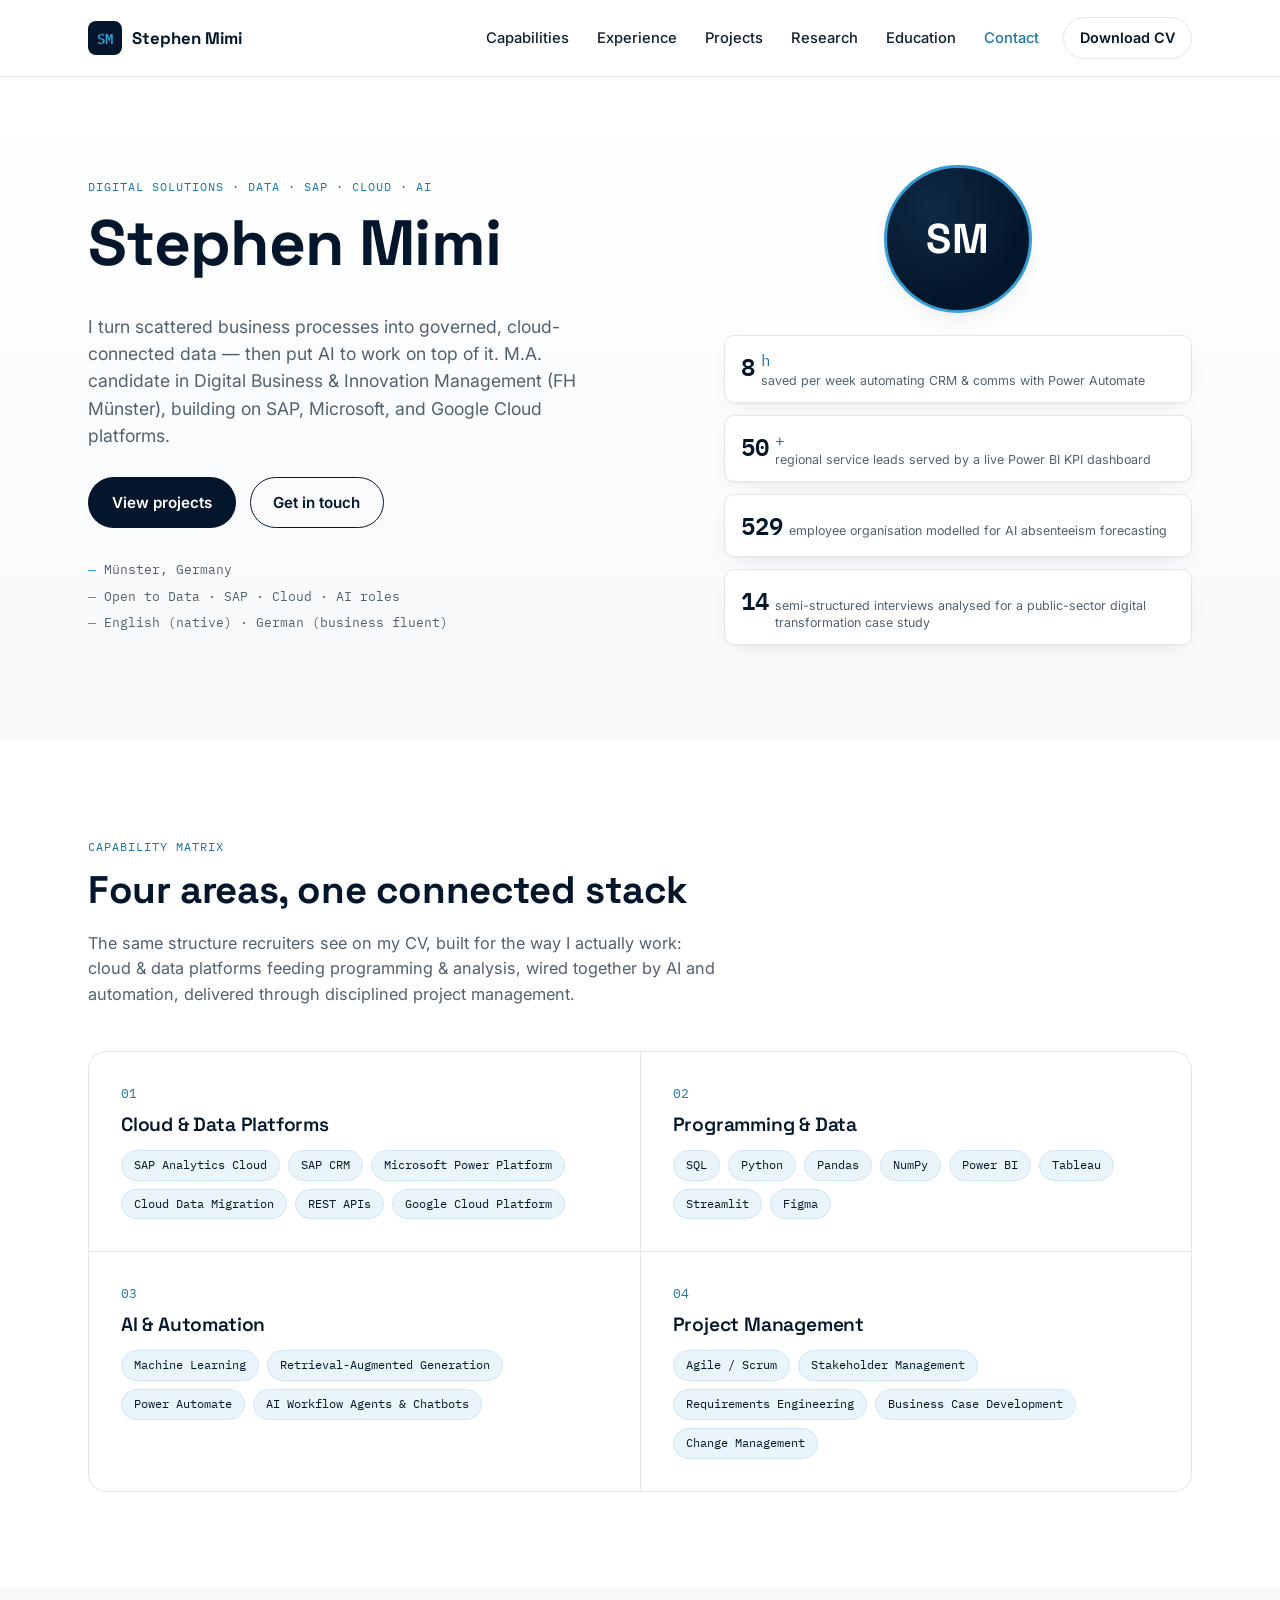
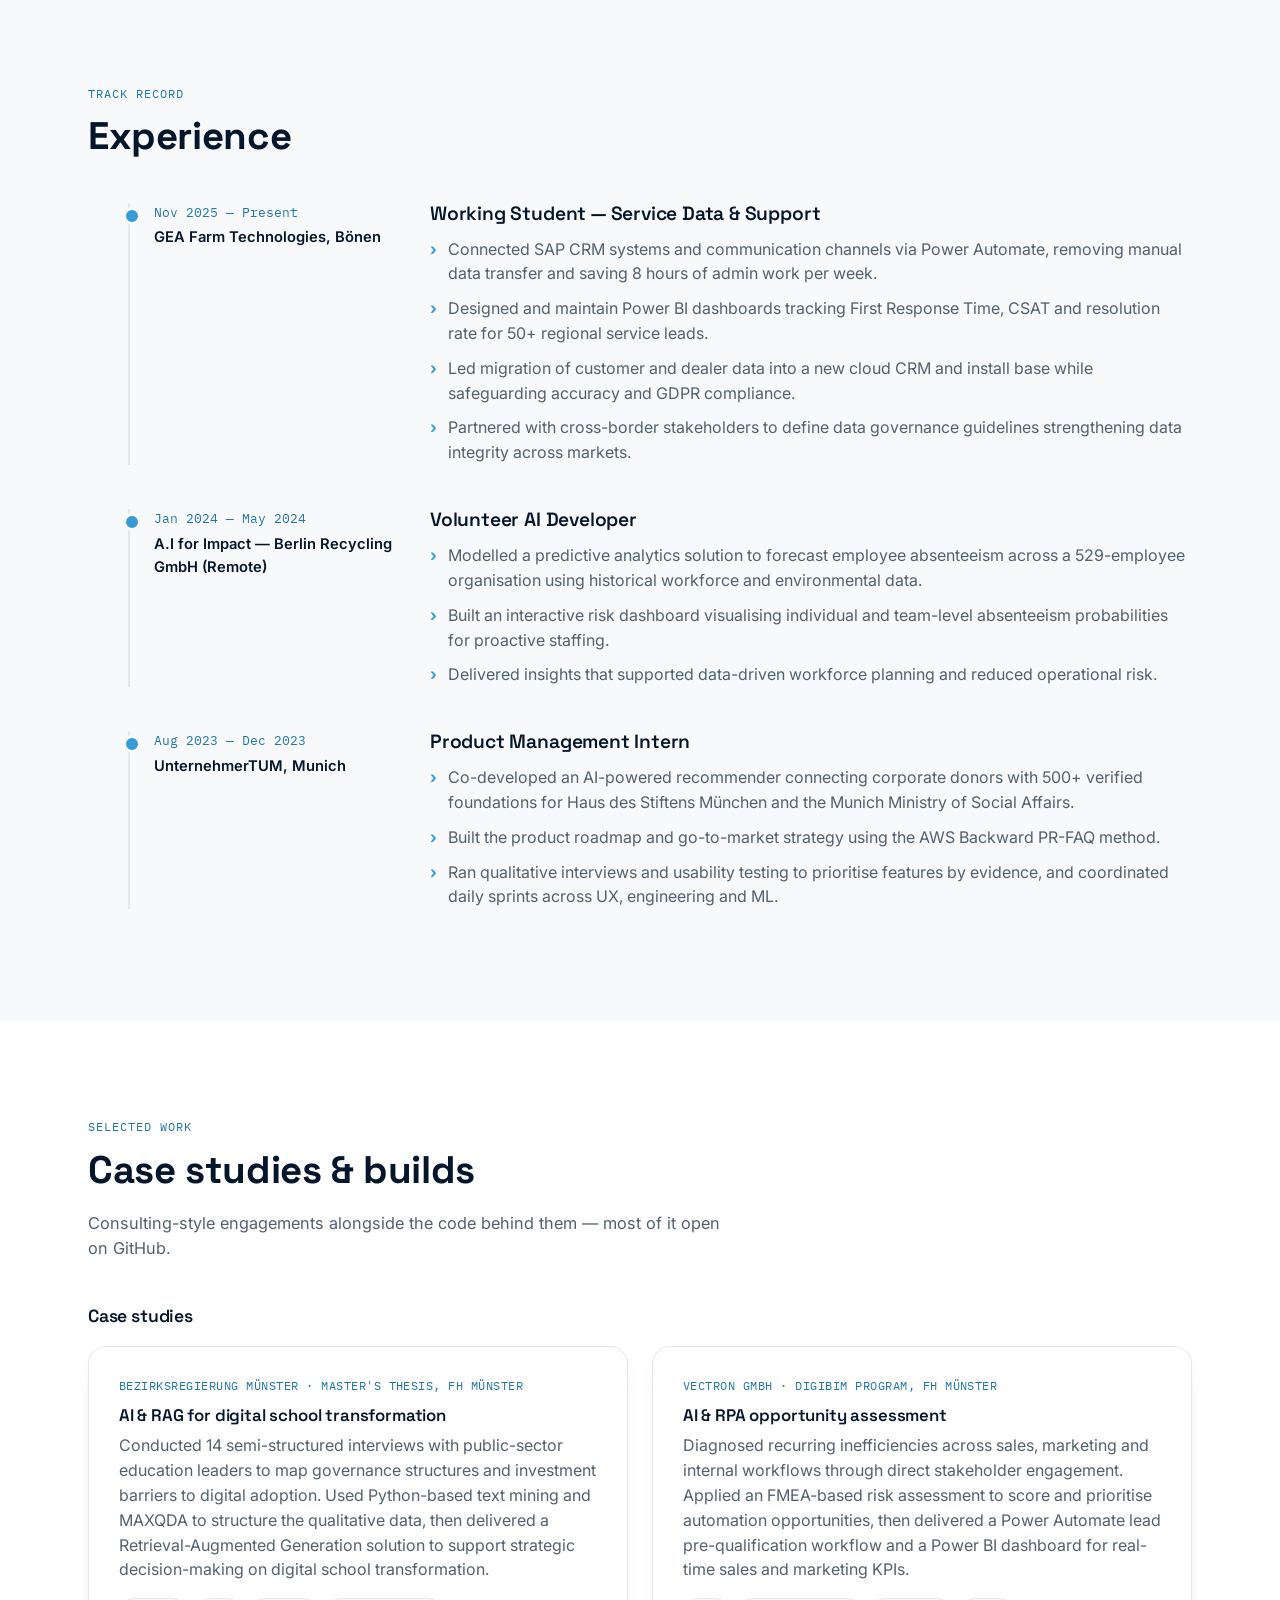
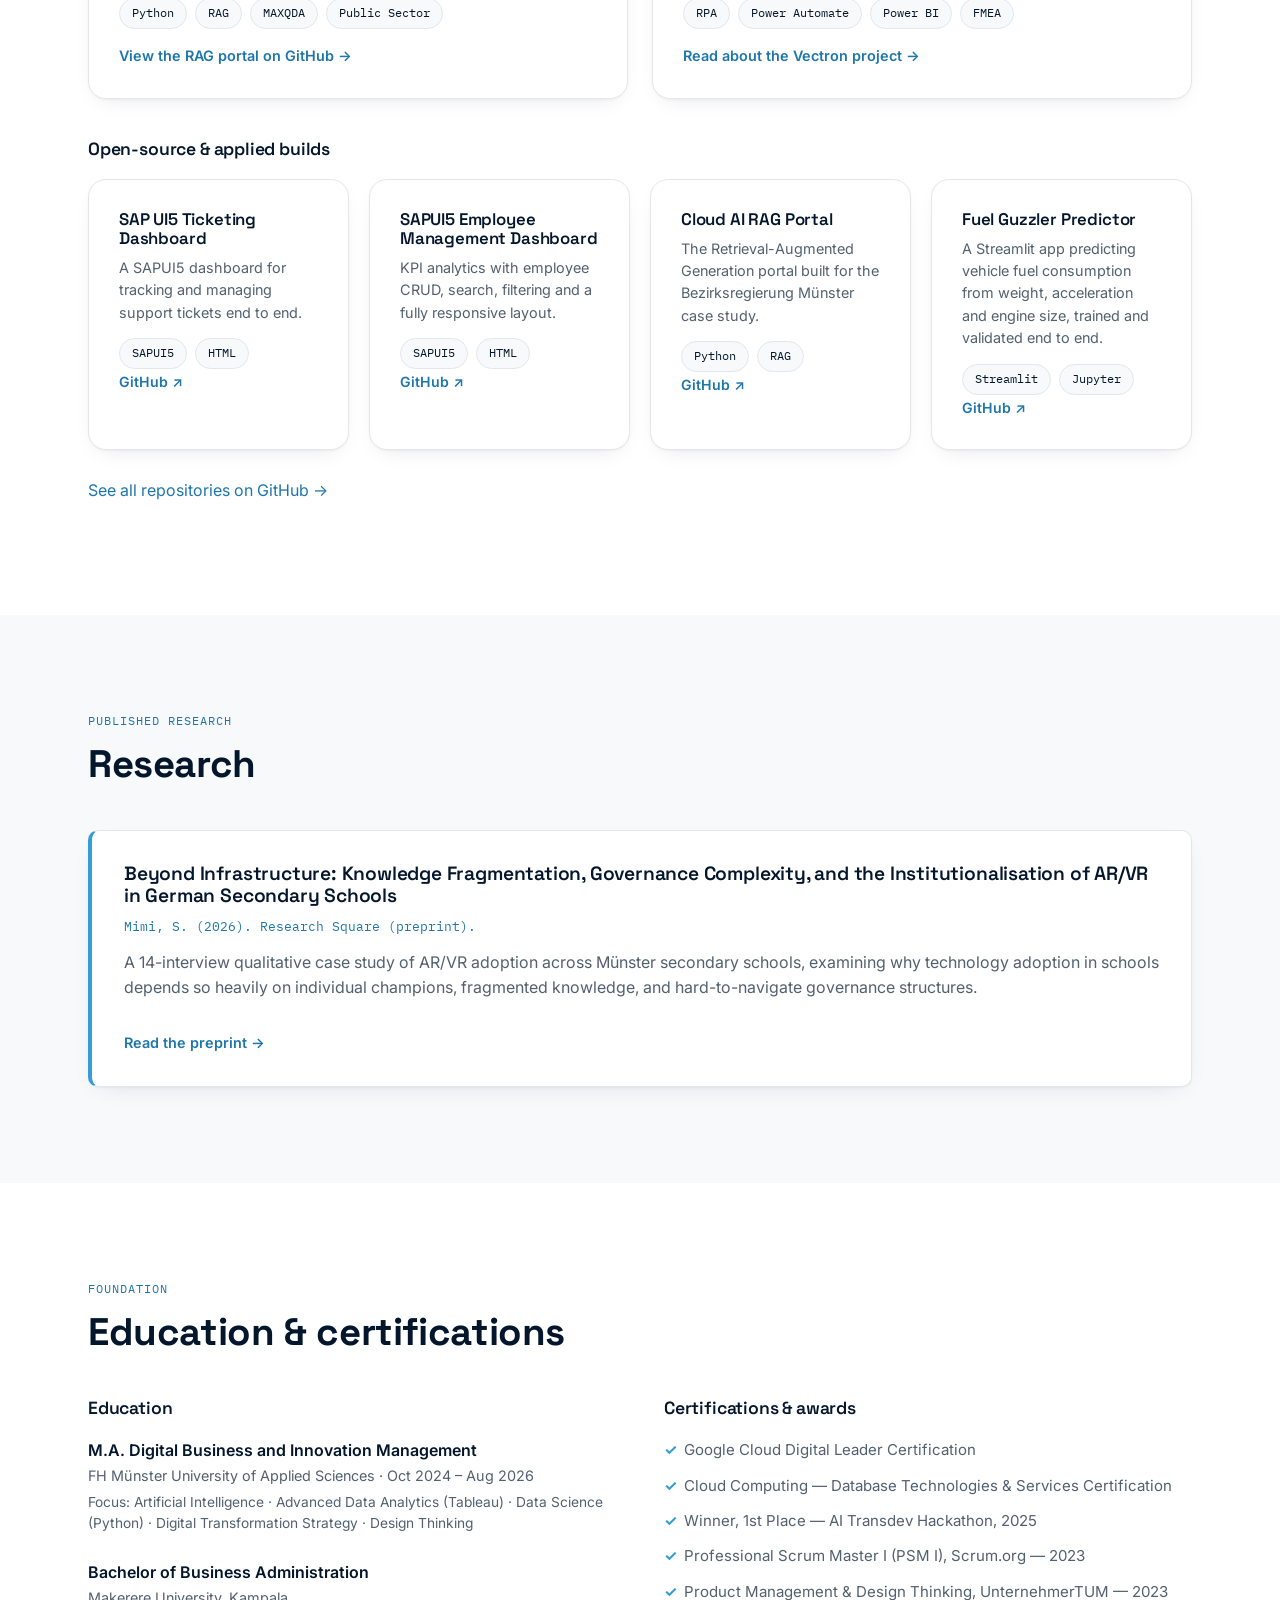
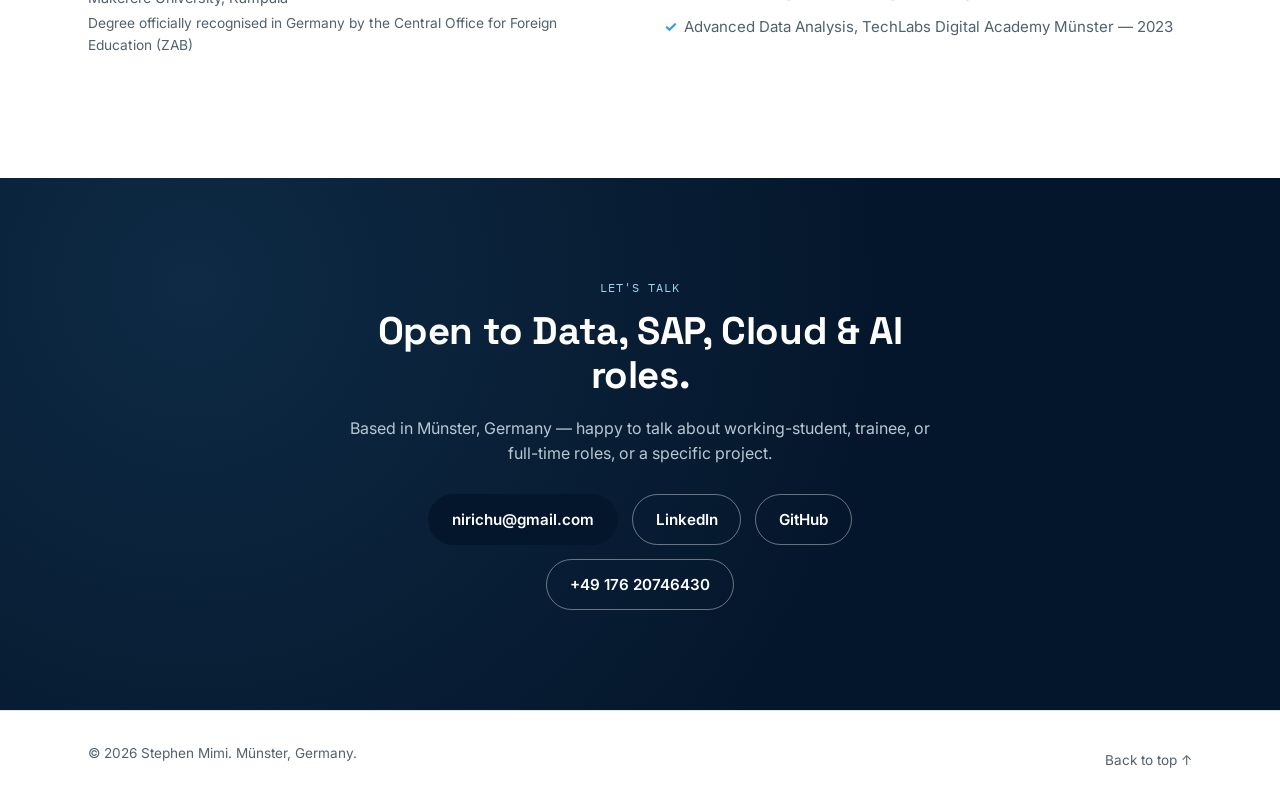
==== index.html @ 6f27f2eb "Add files via upload" ====
<!DOCTYPE html>
<html lang="en">
<head>
<meta charset="UTF-8">
<meta name="viewport" content="width=device-width, initial-scale=1.0">
<title>Stephen Mimi — Data, SAP, Cloud &amp; AI Solutions | Münster, Germany</title>
<meta name="description" content="Portfolio of Stephen Mimi — digital solutions specialist working across SAP, cloud platforms, data analytics and applied AI. M.A. Digital Business and Innovation Management, FH Münster.">
<meta name="author" content="Stephen Mimi">
<meta name="keywords" content="SAP, SAP Analytics Cloud, Cloud, Data Analytics, Power BI, Artificial Intelligence, RAG, Python, Digital Transformation, Münster, Data Analyst, AI Engineer">
<meta name="robots" content="index, follow">
<link rel="canonical" href="https://mimi-dotcom.github.io/">

<!-- Open Graph -->
<meta property="og:type" content="profile">
<meta property="og:title" content="Stephen Mimi — Data, SAP, Cloud &amp; AI Solutions">
<meta property="og:description" content="Digital solutions specialist working across SAP, cloud platforms, data analytics and applied AI. M.A. Digital Business and Innovation Management, FH Münster.">
<meta property="og:url" content="https://mimi-dotcom.github.io/">
<meta property="og:site_name" content="Stephen Mimi">
<meta property="og:locale" content="en_US">

<!-- Twitter -->
<meta name="twitter:card" content="summary">
<meta name="twitter:title" content="Stephen Mimi — Data, SAP, Cloud &amp; AI Solutions">
<meta name="twitter:description" content="Digital solutions specialist working across SAP, cloud platforms, data analytics and applied AI.">

<link rel="icon" type="image/svg+xml" href="data:image/svg+xml,%3Csvg xmlns='http://www.w3.org/2000/svg' viewBox='0 0 64 64'%3E%3Crect width='64' height='64' rx='14' fill='%2304162B'/%3E%3Ctext x='32' y='42' font-family='Arial,sans-serif' font-weight='700' font-size='26' fill='%23359CD5' text-anchor='middle'%3ESM%3C/text%3E%3C/svg%3E">

<link rel="preconnect" href="https://fonts.googleapis.com">
<link rel="preconnect" href="https://fonts.gstatic.com" crossorigin>
<link href="https://fonts.googleapis.com/css2?family=Space+Grotesk:wght@500;600;700&family=Inter:wght@400;500;600;700&family=IBM+Plex+Mono:wght@400;500&display=swap" rel="stylesheet">

<link rel="stylesheet" href="styles.css">

<script type="application/ld+json">
{
  "@context": "https://schema.org",
  "@type": "Person",
  "name": "Stephen Mimi",
  "jobTitle": "Digital Solutions &amp; AI Specialist",
  "url": "https://mimi-dotcom.github.io/",
  "email": "mailto:nirichu@gmail.com",
  "sameAs": [
    "https://linkedin.com/in/stephenmimi",
    "https://github.com/mimi-dotcom"
  ],
  "alumniOf": [
    { "@type": "CollegeOrUniversity", "name": "FH Münster University of Applied Sciences" },
    { "@type": "CollegeOrUniversity", "name": "Makerere University" }
  ],
  "address": {
    "@type": "PostalAddress",
    "addressLocality": "Münster",
    "addressCountry": "DE"
  },
  "knowsAbout": ["SAP Analytics Cloud", "SAP CRM", "Cloud Data Platforms", "Artificial Intelligence", "Retrieval-Augmented Generation", "Power BI", "Python", "Data Analytics", "Digital Transformation"]
}
</script>
</head>
<body>

<a class="skip-link" href="#main">Skip to content</a>

<header class="site-header" id="site-header">
  <div class="wrap header-inner">
    <a href="#home" class="brand" aria-label="Stephen Mimi — home">
      <span class="brand-mark" aria-hidden="true">SM</span>
      <span class="brand-name">Stephen&nbsp;Mimi</span>
    </a>

    <nav class="primary-nav" id="primary-nav" aria-label="Primary">
      <a href="#capabilities">Capabilities</a>
      <a href="#experience">Experience</a>
      <a href="#projects">Projects</a>
      <a href="#research">Research</a>
      <a href="#education">Education</a>
      <a href="#contact">Contact</a>
    </nav>

    <div class="header-actions">
      <a class="btn btn-ghost" href="assets/Stephen_Mimi_CV.pdf" download>Download CV</a>
      <button class="nav-toggle" id="nav-toggle" aria-expanded="false" aria-controls="primary-nav" aria-label="Toggle menu">
        <span></span><span></span><span></span>
      </button>
    </div>
  </div>
</header>

<main id="main">

  <!-- HERO -->
  <section id="home" class="hero">
    <div class="wrap hero-grid">
      <div class="hero-copy reveal">
        <p class="eyebrow">Digital Solutions · Data · SAP · Cloud · AI</p>
        <h1>Stephen Mimi</h1>
        <p class="hero-lede">
          I turn scattered business processes into governed, cloud-connected data —
          then put AI to work on top of it. M.A. candidate in Digital Business &amp;
          Innovation Management (FH Münster), building on SAP, Microsoft, and Google
          Cloud platforms.
        </p>
        <div class="hero-actions">
          <a href="#projects" class="btn btn-primary">View projects</a>
          <a href="#contact" class="btn btn-outline">Get in touch</a>
        </div>
        <ul class="hero-meta">
          <li>Münster, Germany</li>
          <li>Open to Data · SAP · Cloud · AI roles</li>
          <li>English (native) · German (business fluent)</li>
        </ul>
      </div>

      <div class="hero-panel reveal" style="--delay:120ms">
        <div class="monogram" aria-hidden="true">
          <span>SM</span>
        </div>
        <div class="stat-stack">
          <div class="stat-chip">
            <span class="stat-num" data-count="8">0</span><span class="stat-unit">h</span>
            <span class="stat-label">saved per week automating CRM &amp; comms with Power Automate</span>
          </div>
          <div class="stat-chip">
            <span class="stat-num" data-count="50">0</span><span class="stat-unit">+</span>
            <span class="stat-label">regional service leads served by a live Power BI KPI dashboard</span>
          </div>
          <div class="stat-chip">
            <span class="stat-num" data-count="529">0</span>
            <span class="stat-label">employee organisation modelled for AI absenteeism forecasting</span>
          </div>
          <div class="stat-chip">
            <span class="stat-num" data-count="14">0</span>
            <span class="stat-label">semi-structured interviews analysed for a public-sector digital transformation case study</span>
          </div>
        </div>
      </div>
    </div>
  </section>

  <!-- CAPABILITIES -->
  <section id="capabilities" class="section">
    <div class="wrap">
      <div class="section-head reveal">
        <p class="eyebrow">Capability matrix</p>
        <h2>Four areas, one connected stack</h2>
        <p class="section-intro">The same structure recruiters see on my CV, built for the way I actually work: cloud &amp; data platforms feeding programming &amp; analysis, wired together by AI and automation, delivered through disciplined project management.</p>
      </div>

      <div class="matrix reveal" style="--delay:80ms">
        <div class="matrix-cell">
          <span class="matrix-index">01</span>
          <h3>Cloud &amp; Data Platforms</h3>
          <ul class="tag-list">
            <li>SAP Analytics Cloud</li><li>SAP CRM</li><li>Microsoft Power Platform</li>
            <li>Cloud Data Migration</li><li>REST APIs</li><li>Google Cloud Platform</li>
          </ul>
        </div>
        <div class="matrix-cell">
          <span class="matrix-index">02</span>
          <h3>Programming &amp; Data</h3>
          <ul class="tag-list">
            <li>SQL</li><li>Python</li><li>Pandas</li><li>NumPy</li>
            <li>Power BI</li><li>Tableau</li><li>Streamlit</li><li>Figma</li>
          </ul>
        </div>
        <div class="matrix-cell">
          <span class="matrix-index">03</span>
          <h3>AI &amp; Automation</h3>
          <ul class="tag-list">
            <li>Machine Learning</li><li>Retrieval-Augmented Generation</li>
            <li>Power Automate</li><li>AI Workflow Agents &amp; Chatbots</li>
          </ul>
        </div>
        <div class="matrix-cell">
          <span class="matrix-index">04</span>
          <h3>Project Management</h3>
          <ul class="tag-list">
            <li>Agile / Scrum</li><li>Stakeholder Management</li>
            <li>Requirements Engineering</li><li>Business Case Development</li><li>Change Management</li>
          </ul>
        </div>
      </div>
    </div>
  </section>

  <!-- EXPERIENCE -->
  <section id="experience" class="section section-alt">
    <div class="wrap">
      <div class="section-head reveal">
        <p class="eyebrow">Track record</p>
        <h2>Experience</h2>
      </div>

      <ol class="timeline reveal" style="--delay:80ms">
        <li class="timeline-item">
          <div class="timeline-when">
            <span class="timeline-date">Nov 2025 — Present</span>
            <span class="timeline-org">GEA Farm Technologies, Bönen</span>
          </div>
          <div class="timeline-body">
            <h3>Working Student — Service Data &amp; Support</h3>
            <ul>
              <li>Connected SAP CRM systems and communication channels via Power Automate, removing manual data transfer and saving 8 hours of admin work per week.</li>
              <li>Designed and maintain Power BI dashboards tracking First Response Time, CSAT and resolution rate for 50+ regional service leads.</li>
              <li>Led migration of customer and dealer data into a new cloud CRM and install base while safeguarding accuracy and GDPR compliance.</li>
              <li>Partnered with cross-border stakeholders to define data governance guidelines strengthening data integrity across markets.</li>
            </ul>
          </div>
        </li>

        <li class="timeline-item">
          <div class="timeline-when">
            <span class="timeline-date">Jan 2024 — May 2024</span>
            <span class="timeline-org">A.I for Impact — Berlin Recycling GmbH (Remote)</span>
          </div>
          <div class="timeline-body">
            <h3>Volunteer AI Developer</h3>
            <ul>
              <li>Modelled a predictive analytics solution to forecast employee absenteeism across a 529-employee organisation using historical workforce and environmental data.</li>
              <li>Built an interactive risk dashboard visualising individual and team-level absenteeism probabilities for proactive staffing.</li>
              <li>Delivered insights that supported data-driven workforce planning and reduced operational risk.</li>
            </ul>
          </div>
        </li>

        <li class="timeline-item">
          <div class="timeline-when">
            <span class="timeline-date">Aug 2023 — Dec 2023</span>
            <span class="timeline-org">UnternehmerTUM, Munich</span>
          </div>
          <div class="timeline-body">
            <h3>Product Management Intern</h3>
            <ul>
              <li>Co-developed an AI-powered recommender connecting corporate donors with 500+ verified foundations for Haus des Stiftens München and the Munich Ministry of Social Affairs.</li>
              <li>Built the product roadmap and go-to-market strategy using the AWS Backward PR-FAQ method.</li>
              <li>Ran qualitative interviews and usability testing to prioritise features by evidence, and coordinated daily sprints across UX, engineering and ML.</li>
            </ul>
          </div>
        </li>
      </ol>
    </div>
  </section>

  <!-- PROJECTS -->
  <section id="projects" class="section">
    <div class="wrap">
      <div class="section-head reveal">
        <p class="eyebrow">Selected work</p>
        <h2>Case studies &amp; builds</h2>
        <p class="section-intro">Consulting-style engagements alongside the code behind them — most of it open on GitHub.</p>
      </div>

      <h3 class="subhead reveal">Case studies</h3>
      <div class="case-grid reveal" style="--delay:80ms">
        <article class="case-card">
          <p class="case-client">Bezirksregierung Münster · Master's Thesis, FH Münster</p>
          <h4>AI &amp; RAG for digital school transformation</h4>
          <p>Conducted 14 semi-structured interviews with public-sector education leaders to map governance structures and investment barriers to digital adoption. Used Python-based text mining and MAXQDA to structure the qualitative data, then delivered a Retrieval-Augmented Generation solution to support strategic decision-making on digital school transformation.</p>
          <ul class="tag-list tag-list-inline">
            <li>Python</li><li>RAG</li><li>MAXQDA</li><li>Public Sector</li>
          </ul>
          <a class="case-link" href="https://github.com/mimi-dotcom/Cloud-_AI_-R.A.G_-Portal" target="_blank" rel="noopener">View the RAG portal on GitHub →</a>
        </article>

        <article class="case-card">
          <p class="case-client">Vectron GmbH · DigiBIM Program, FH Münster</p>
          <h4>AI &amp; RPA opportunity assessment</h4>
          <p>Diagnosed recurring inefficiencies across sales, marketing and internal workflows through direct stakeholder engagement. Applied an FMEA-based risk assessment to score and prioritise automation opportunities, then delivered a Power Automate lead pre-qualification workflow and a Power BI dashboard for real-time sales and marketing KPIs.</p>
          <ul class="tag-list tag-list-inline">
            <li>RPA</li><li>Power Automate</li><li>Power BI</li><li>FMEA</li>
          </ul>
          <a class="case-link" href="https://www.fh-muenster.de/de/ipd/aktuelles/news/praxisprojekt-mit-vectron" target="_blank" rel="noopener">Read about the Vectron project →</a>
        </article>
      </div>

      <h3 class="subhead reveal">Open-source &amp; applied builds</h3>
      <div class="project-grid reveal" style="--delay:80ms">
        <article class="project-card">
          <h4>SAP UI5 Ticketing Dashboard</h4>
          <p>A SAPUI5 dashboard for tracking and managing support tickets end to end.</p>
          <ul class="tag-list tag-list-inline"><li>SAPUI5</li><li>HTML</li></ul>
          <a href="https://github.com/mimi-dotcom/SAP-UI5-Ticketing-Dashboard" target="_blank" rel="noopener">GitHub ↗</a>
        </article>

        <article class="project-card">
          <h4>SAPUI5 Employee Management Dashboard</h4>
          <p>KPI analytics with employee CRUD, search, filtering and a fully responsive layout.</p>
          <ul class="tag-list tag-list-inline"><li>SAPUI5</li><li>HTML</li></ul>
          <a href="https://github.com/mimi-dotcom/sapui5-employee-management-dashboard" target="_blank" rel="noopener">GitHub ↗</a>
        </article>

        <article class="project-card">
          <h4>Cloud AI RAG Portal</h4>
          <p>The Retrieval-Augmented Generation portal built for the Bezirksregierung Münster case study.</p>
          <ul class="tag-list tag-list-inline"><li>Python</li><li>RAG</li></ul>
          <a href="https://github.com/mimi-dotcom/Cloud-_AI_-R.A.G_-Portal" target="_blank" rel="noopener">GitHub ↗</a>
        </article>

        <article class="project-card">
          <h4>Fuel Guzzler Predictor</h4>
          <p>A Streamlit app predicting vehicle fuel consumption from weight, acceleration and engine size, trained and validated end to end.</p>
          <ul class="tag-list tag-list-inline"><li>Streamlit</li><li>Jupyter</li></ul>
          <a href="https://github.com/mimi-dotcom/Fuel-Guzzler-Predictor-App" target="_blank" rel="noopener">GitHub ↗</a>
        </article>
      </div>

      <p class="more-repos reveal"><a href="https://github.com/mimi-dotcom" target="_blank" rel="noopener">See all repositories on GitHub →</a></p>
    </div>
  </section>

  <!-- RESEARCH -->
  <section id="research" class="section section-alt">
    <div class="wrap">
      <div class="section-head reveal">
        <p class="eyebrow">Published research</p>
        <h2>Research</h2>
      </div>
      <article class="research-card reveal" style="--delay:80ms">
        <h3>Beyond Infrastructure: Knowledge Fragmentation, Governance Complexity, and the Institutionalisation of AR/VR in German Secondary Schools</h3>
        <p class="research-meta">Mimi, S. (2026). Research Square (preprint).</p>
        <p>A 14-interview qualitative case study of AR/VR adoption across Münster secondary schools, examining why technology adoption in schools depends so heavily on individual champions, fragmented knowledge, and hard-to-navigate governance structures.</p>
        <a class="case-link" href="https://researchsquare.com/article/rs-10190331/latest" target="_blank" rel="noopener">Read the preprint →</a>
      </article>
    </div>
  </section>

  <!-- EDUCATION -->
  <section id="education" class="section">
    <div class="wrap">
      <div class="section-head reveal">
        <p class="eyebrow">Foundation</p>
        <h2>Education &amp; certifications</h2>
      </div>

      <div class="edu-grid reveal" style="--delay:80ms">
        <div class="edu-col">
          <h3 class="subhead">Education</h3>
          <div class="edu-item">
            <p class="edu-degree">M.A. Digital Business and Innovation Management</p>
            <p class="edu-school">FH Münster University of Applied Sciences · Oct 2024 – Aug 2026</p>
            <p class="edu-detail">Focus: Artificial Intelligence · Advanced Data Analytics (Tableau) · Data Science (Python) · Digital Transformation Strategy · Design Thinking</p>
          </div>
          <div class="edu-item">
            <p class="edu-degree">Bachelor of Business Administration</p>
            <p class="edu-school">Makerere University, Kampala</p>
            <p class="edu-detail">Degree officially recognised in Germany by the Central Office for Foreign Education (ZAB)</p>
          </div>
        </div>

        <div class="edu-col">
          <h3 class="subhead">Certifications &amp; awards</h3>
          <ul class="cert-list">
            <li>Google Cloud Digital Leader Certification</li>
            <li>Cloud Computing — Database Technologies &amp; Services Certification</li>
            <li>Winner, 1st Place — AI Transdev Hackathon, 2025</li>
            <li>Professional Scrum Master I (PSM I), Scrum.org — 2023</li>
            <li>Product Management &amp; Design Thinking, UnternehmerTUM — 2023</li>
            <li>Advanced Data Analysis, TechLabs Digital Academy Münster — 2023</li>
          </ul>
        </div>
      </div>
    </div>
  </section>

  <!-- CONTACT -->
  <section id="contact" class="contact-band">
    <div class="wrap contact-inner reveal">
      <p class="eyebrow eyebrow-light">Let's talk</p>
      <h2>Open to Data, SAP, Cloud &amp; AI roles.</h2>
      <p class="contact-lede">Based in Münster, Germany — happy to talk about working-student, trainee, or full-time roles, or a specific project.</p>
      <div class="contact-actions">
        <a class="btn btn-primary" href="mailto:nirichu@gmail.com">nirichu@gmail.com</a>
        <a class="btn btn-outline btn-outline-light" href="https://linkedin.com/in/stephenmimi" target="_blank" rel="noopener">LinkedIn</a>
        <a class="btn btn-outline btn-outline-light" href="https://github.com/mimi-dotcom" target="_blank" rel="noopener">GitHub</a>
        <a class="btn btn-outline btn-outline-light" href="tel:+4917620746430">+49 176 20746430</a>
      </div>
    </div>
  </section>

</main>

<footer class="site-footer">
  <div class="wrap footer-inner">
    <p>© <span id="year"></span> Stephen Mimi. Münster, Germany.</p>
    <a href="#home">Back to top ↑</a>
  </div>
</footer>

<script src="script.js"></script>
</body>
</html>
---- styles.css ----
/* ==========================================================================
   Stephen Mimi — Portfolio
   Design tokens: Navy #04162B · Accent Blue #359CD5 · Gray #DCDCDC · White
   ========================================================================== */

:root {
  /* Color */
  --navy: #04162B;
  --navy-ink: #071E33;
  --navy-soft: #0E2A44;
  --blue-accent: #359CD5;   /* large elements: buttons, headings, backgrounds */
  --blue-text: #1E76AA;     /* AA-safe for small text/links on white */
  --blue-tint: #EAF4FB;
  --gray: #DCDCDC;
  --gray-line: #E4E7EA;
  --off-white: #F7F9FB;
  --white: #FFFFFF;
  --ink: #12202E;
  --ink-muted: #52616F;

  /* Type */
  --font-display: 'Space Grotesk', 'Segoe UI', sans-serif;
  --font-body: 'Inter', 'Segoe UI', sans-serif;
  --font-mono: 'IBM Plex Mono', 'SFMono-Regular', monospace;

  /* Layout */
  --wrap: 1160px;
  --radius: 10px;
  --radius-lg: 18px;
  --shadow-card: 0 1px 2px rgba(4,22,43,0.04), 0 8px 24px -12px rgba(4,22,43,0.14);
  --shadow-hover: 0 4px 8px rgba(4,22,43,0.06), 0 20px 40px -16px rgba(4,22,43,0.22);
  --ease: cubic-bezier(.2,.8,.2,1);
}

* { box-sizing: border-box; }
html { scroll-behavior: smooth; }
@media (prefers-reduced-motion: reduce) {
  html { scroll-behavior: auto; }
  * { animation-duration: 0.01ms !important; animation-iteration-count: 1 !important; transition-duration: 0.01ms !important; scroll-behavior: auto !important; }
}

body {
  margin: 0;
  font-family: var(--font-body);
  color: var(--ink);
  background: var(--white);
  -webkit-font-smoothing: antialiased;
  line-height: 1.55;
}

h1, h2, h3, h4 { font-family: var(--font-display); color: var(--navy); margin: 0 0 0.5em; line-height: 1.15; letter-spacing: -0.01em; }
h1 { font-size: clamp(2.6rem, 5vw, 4.2rem); font-weight: 700; }
h2 { font-size: clamp(1.8rem, 3vw, 2.4rem); font-weight: 700; }
h3 { font-size: 1.2rem; font-weight: 600; }
h4 { font-size: 1.05rem; font-weight: 600; }
p { margin: 0 0 1em; color: var(--ink-muted); }
a { color: var(--blue-text); text-decoration: none; }
a:hover { text-decoration: underline; }
ul { padding: 0; margin: 0; list-style: none; }

.wrap { max-width: var(--wrap); margin: 0 auto; padding: 0 28px; }

.skip-link {
  position: absolute; left: -999px; top: 0; z-index: 1000;
  background: var(--navy); color: var(--white); padding: 12px 18px; border-radius: 0 0 8px 0;
}
.skip-link:focus { left: 0; }

:focus-visible { outline: 2px solid var(--blue-accent); outline-offset: 3px; }

.eyebrow {
  font-family: var(--font-mono);
  font-size: 0.78rem;
  letter-spacing: 0.08em;
  text-transform: uppercase;
  color: var(--blue-text);
  margin: 0 0 0.9em;
}
.eyebrow-light { color: #9FD3F0; }

/* ---- Buttons ---- */
.btn {
  display: inline-flex; align-items: center; justify-content: center;
  padding: 0.85em 1.5em;
  border-radius: 999px;
  font-weight: 600;
  font-size: 0.95rem;
  border: 1.5px solid transparent;
  transition: transform 0.2s var(--ease), box-shadow 0.2s var(--ease), background 0.2s var(--ease), color 0.2s var(--ease);
  text-decoration: none;
  cursor: pointer;
}
.btn:hover { text-decoration: none; transform: translateY(-1px); }
.btn-primary { background: var(--navy); color: var(--white); }
.btn-primary:hover { background: var(--navy-soft); box-shadow: var(--shadow-hover); }
.btn-outline { background: transparent; color: var(--navy); border-color: var(--navy); }
.btn-outline:hover { background: var(--navy); color: var(--white); }
.btn-outline-light { color: var(--white); border-color: rgba(255,255,255,0.4); }
.btn-outline-light:hover { background: var(--white); color: var(--navy); }
.btn-ghost { color: var(--navy); font-size: 0.9rem; padding: 0.6em 1.1em; border: 1.5px solid var(--gray-line); }
.btn-ghost:hover { border-color: var(--blue-accent); color: var(--blue-text); text-decoration: none; }

/* ---- Header ---- */
.site-header {
  position: sticky; top: 0; z-index: 100;
  background: rgba(255,255,255,0.85);
  backdrop-filter: blur(10px);
  border-bottom: 1px solid var(--gray-line);
}
.header-inner { display: flex; align-items: center; justify-content: space-between; height: 76px; gap: 24px; }
.brand { display: flex; align-items: center; gap: 10px; color: var(--navy); font-family: var(--font-display); font-weight: 700; }
.brand:hover { text-decoration: none; }
.brand-mark {
  display: inline-flex; align-items: center; justify-content: center;
  width: 34px; height: 34px; border-radius: 8px;
  background: var(--navy); color: var(--blue-accent);
  font-family: var(--font-mono); font-size: 0.85rem; font-weight: 600;
}
.brand-name { font-size: 1.05rem; }
.primary-nav { display: flex; gap: 28px; margin-left: auto; }
.primary-nav a { color: var(--ink); font-size: 0.92rem; font-weight: 500; }
.primary-nav a:hover { color: var(--blue-text); text-decoration: none; }
.primary-nav a[aria-current="true"] { color: var(--blue-text); }
.header-actions { display: flex; align-items: center; gap: 14px; }

.nav-toggle {
  display: none; flex-direction: column; justify-content: center; gap: 5px;
  width: 38px; height: 38px; background: none; border: 1px solid var(--gray-line); border-radius: 8px; cursor: pointer;
}
.nav-toggle span { display: block; width: 16px; height: 2px; background: var(--navy); margin: 0 auto; transition: transform .2s var(--ease), opacity .2s var(--ease); }

/* ---- Reveal animation ---- */
.reveal { opacity: 0; transform: translateY(16px); transition: opacity .6s var(--ease), transform .6s var(--ease); transition-delay: var(--delay, 0ms); }
.reveal.is-visible { opacity: 1; transform: translateY(0); }

/* ---- Hero ---- */
.hero { padding: 88px 0 96px; background: linear-gradient(180deg, var(--white) 0%, var(--off-white) 100%); }
.hero-grid { display: grid; grid-template-columns: 1.1fr 0.9fr; gap: 64px; align-items: center; }
.hero-lede { font-size: 1.1rem; max-width: 46ch; }
.hero-actions { display: flex; gap: 14px; margin: 28px 0 32px; flex-wrap: wrap; }
.hero-meta { display: flex; flex-direction: column; gap: 6px; font-family: var(--font-mono); font-size: 0.82rem; color: var(--ink-muted); }
.hero-meta li::before { content: '— '; color: var(--blue-accent); }

.hero-panel { position: relative; display: flex; flex-direction: column; align-items: center; gap: 22px; }
.monogram {
  width: 148px; height: 148px; border-radius: 50%;
  background: radial-gradient(circle at 32% 28%, var(--navy-soft), var(--navy) 65%);
  border: 3px solid var(--blue-accent);
  display: flex; align-items: center; justify-content: center;
  box-shadow: var(--shadow-card);
}
.monogram span { font-family: var(--font-display); font-size: 2.6rem; font-weight: 700; color: var(--white); letter-spacing: 0.02em; }

.stat-stack { width: 100%; display: grid; gap: 12px; }
.stat-chip {
  display: grid; grid-template-columns: auto 1fr; align-items: baseline; column-gap: 6px;
  background: var(--white); border: 1px solid var(--gray-line); border-radius: var(--radius);
  padding: 12px 16px; box-shadow: var(--shadow-card);
}
.stat-num { font-family: var(--font-mono); font-size: 1.5rem; font-weight: 600; color: var(--navy); grid-row: 1 / 3; }
.stat-unit { font-family: var(--font-mono); font-size: 1rem; color: var(--blue-text); align-self: start; }
.stat-label { grid-column: 2; font-size: 0.78rem; color: var(--ink-muted); line-height: 1.35; }

/* ---- Sections ---- */
.section { padding: 96px 0; }
.section-alt { background: var(--off-white); }
.section-head { max-width: 640px; margin-bottom: 44px; }
.section-intro { font-size: 1.02rem; }
.subhead { font-family: var(--font-display); font-size: 1.1rem; color: var(--navy); margin: 40px 0 20px; }
.subhead:first-child { margin-top: 0; }

/* ---- Capability matrix ---- */
.matrix { display: grid; grid-template-columns: 1fr 1fr; gap: 1px; background: var(--gray-line); border: 1px solid var(--gray-line); border-radius: var(--radius-lg); overflow: hidden; }
.matrix-cell { background: var(--white); padding: 32px; transition: background .2s var(--ease); }
.matrix-cell:hover { background: var(--blue-tint); }
.matrix-index { font-family: var(--font-mono); font-size: 0.8rem; color: var(--blue-text); display: block; margin-bottom: 10px; }
.tag-list { display: flex; flex-wrap: wrap; gap: 8px; margin-top: 14px; }
.tag-list li {
  font-family: var(--font-mono); font-size: 0.76rem; color: var(--navy);
  background: var(--blue-tint); border: 1px solid #CFE6F5; border-radius: 999px; padding: 5px 12px;
}
.tag-list-inline { margin-top: 12px; }
.tag-list-inline li { background: var(--off-white); border-color: var(--gray-line); }

/* ---- Timeline ---- */
.timeline { position: relative; display: grid; gap: 44px; }
.timeline-item { display: grid; grid-template-columns: 240px 1fr; gap: 36px; position: relative; padding-left: 24px; border-left: 2px solid var(--gray-line); }
.timeline-item::before { content: ''; position: absolute; left: -7px; top: 4px; width: 12px; height: 12px; border-radius: 50%; background: var(--blue-accent); border: 3px solid var(--off-white); }
.timeline-when { display: flex; flex-direction: column; gap: 4px; }
.timeline-date { font-family: var(--font-mono); font-size: 0.8rem; color: var(--blue-text); }
.timeline-org { font-weight: 600; color: var(--navy); font-size: 0.92rem; }
.timeline-body ul { display: grid; gap: 10px; margin-top: 12px; }
.timeline-body li { position: relative; padding-left: 18px; color: var(--ink-muted); }
.timeline-body li::before { content: '›'; position: absolute; left: 0; color: var(--blue-accent); font-weight: 700; }

/* ---- Cases & Projects ---- */
.case-grid { display: grid; grid-template-columns: 1fr 1fr; gap: 24px; }
.case-card, .project-card {
  background: var(--white); border: 1px solid var(--gray-line); border-radius: var(--radius-lg);
  padding: 30px; box-shadow: var(--shadow-card); transition: transform .25s var(--ease), box-shadow .25s var(--ease);
}
.case-card:hover, .project-card:hover { transform: translateY(-3px); box-shadow: var(--shadow-hover); }
.case-client { font-family: var(--font-mono); font-size: 0.76rem; color: var(--blue-text); text-transform: uppercase; letter-spacing: 0.04em; margin-bottom: 10px; }
.case-link { display: inline-block; margin-top: 16px; font-weight: 600; font-size: 0.9rem; }

.project-grid { display: grid; grid-template-columns: repeat(4, 1fr); gap: 20px; }
.project-card p { font-size: 0.9rem; }
.project-card > a { font-weight: 600; font-size: 0.88rem; }
.more-repos { margin-top: 28px; }

/* ---- Research ---- */
.research-card { background: var(--white); border: 1px solid var(--gray-line); border-left: 4px solid var(--blue-accent); border-radius: var(--radius); padding: 32px; box-shadow: var(--shadow-card); }
.research-meta { font-family: var(--font-mono); font-size: 0.82rem; color: var(--blue-text); }

/* ---- Education ---- */
.edu-grid { display: grid; grid-template-columns: 1fr 1fr; gap: 48px; }
.edu-item { margin-bottom: 26px; }
.edu-degree { font-weight: 600; color: var(--navy); margin-bottom: 2px; }
.edu-school { font-size: 0.9rem; color: var(--ink-muted); margin-bottom: 4px; }
.edu-detail { font-size: 0.86rem; }
.cert-list { display: grid; gap: 12px; }
.cert-list li { position: relative; padding-left: 20px; font-size: 0.94rem; color: var(--ink-muted); }
.cert-list li::before { content: '✓'; position: absolute; left: 0; color: var(--blue-accent); font-weight: 700; }

/* ---- Contact band ---- */
.contact-band { background: radial-gradient(circle at 15% 20%, var(--navy-soft), var(--navy) 60%); padding: 100px 0; text-align: center; }
.contact-inner { max-width: 640px; margin: 0 auto; }
.contact-band h2 { color: var(--white); }
.contact-lede { color: #B9C7D3; }
.contact-actions { display: flex; flex-wrap: wrap; gap: 14px; justify-content: center; margin-top: 28px; }

/* ---- Footer ---- */
.site-footer { padding: 32px 0; border-top: 1px solid var(--gray-line); }
.footer-inner { display: flex; justify-content: space-between; align-items: center; font-size: 0.85rem; color: var(--ink-muted); }
.footer-inner a { color: var(--ink-muted); }

/* ==========================================================================
   Responsive
   ========================================================================== */
@media (max-width: 980px) {
  .hero-grid { grid-template-columns: 1fr; }
  .hero-panel { order: -1; max-width: 420px; margin: 0 auto; }
  .case-grid { grid-template-columns: 1fr; }
  .project-grid { grid-template-columns: 1fr 1fr; }
  .edu-grid { grid-template-columns: 1fr; gap: 8px; }
  .matrix { grid-template-columns: 1fr; }
}

@media (max-width: 760px) {
  .primary-nav {
    position: absolute; top: 76px; left: 0; right: 0;
    background: var(--white); border-bottom: 1px solid var(--gray-line);
    flex-direction: column; padding: 14px 28px 22px; gap: 4px;
    display: none;
  }
  .primary-nav.is-open { display: flex; }
  .primary-nav a { padding: 10px 0; border-bottom: 1px solid var(--gray-line); }
  .nav-toggle { display: flex; }
  .header-actions .btn-ghost { display: none; }
  .timeline-item { grid-template-columns: 1fr; }
  .project-grid { grid-template-columns: 1fr; }
  .section { padding: 64px 0; }
  .hero { padding: 56px 0 64px; }
}
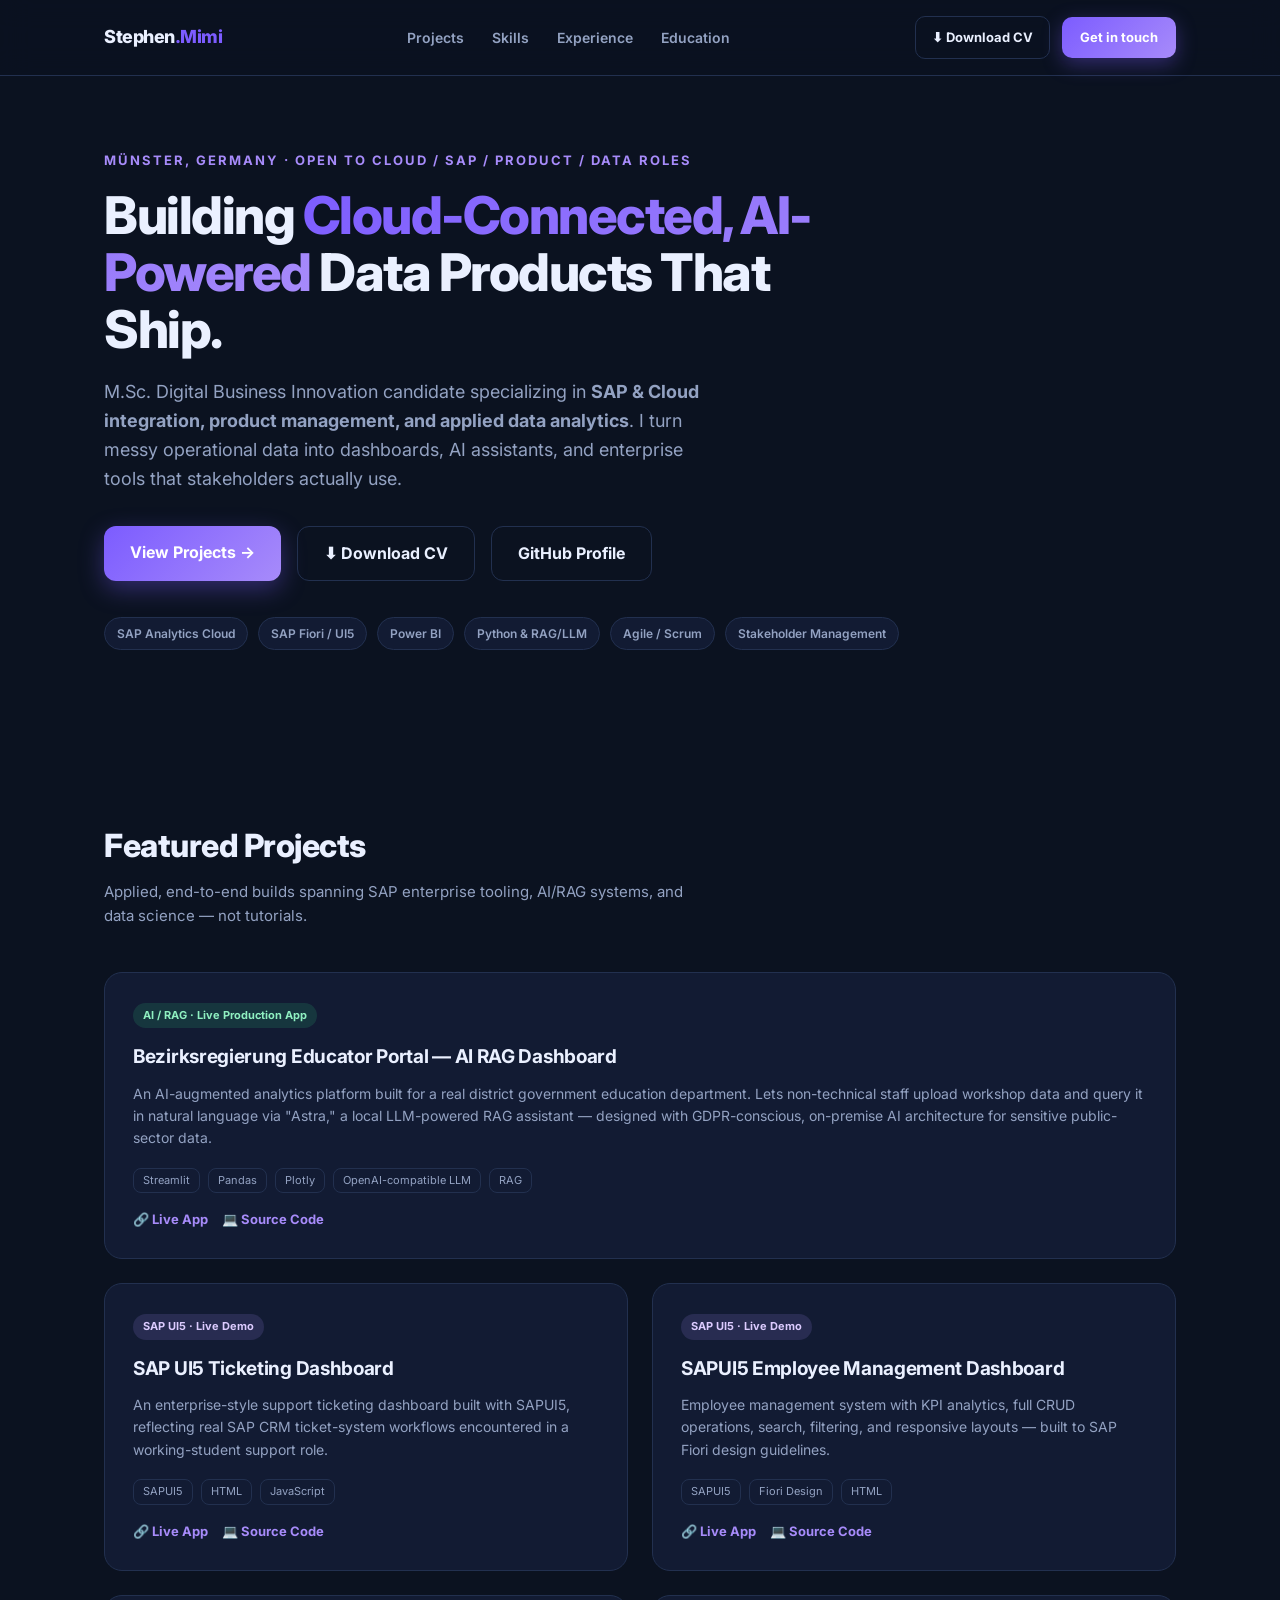
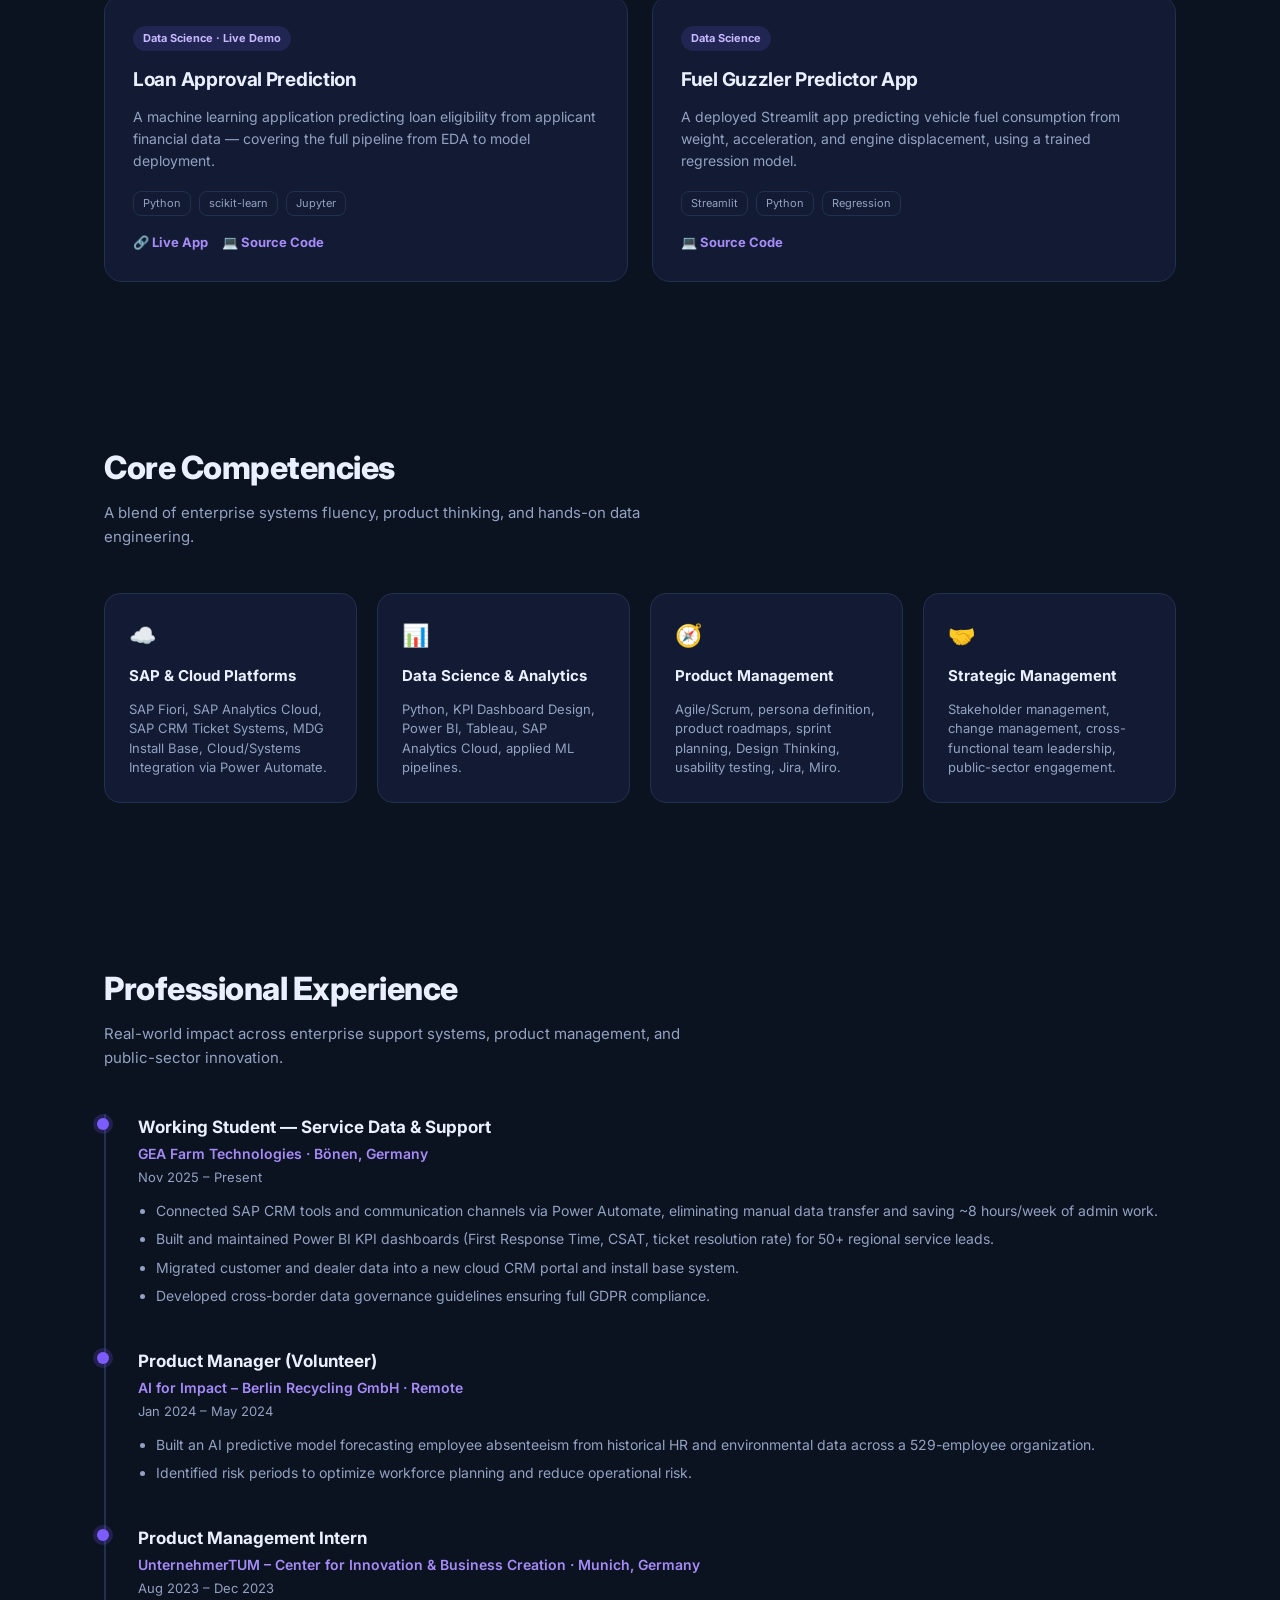
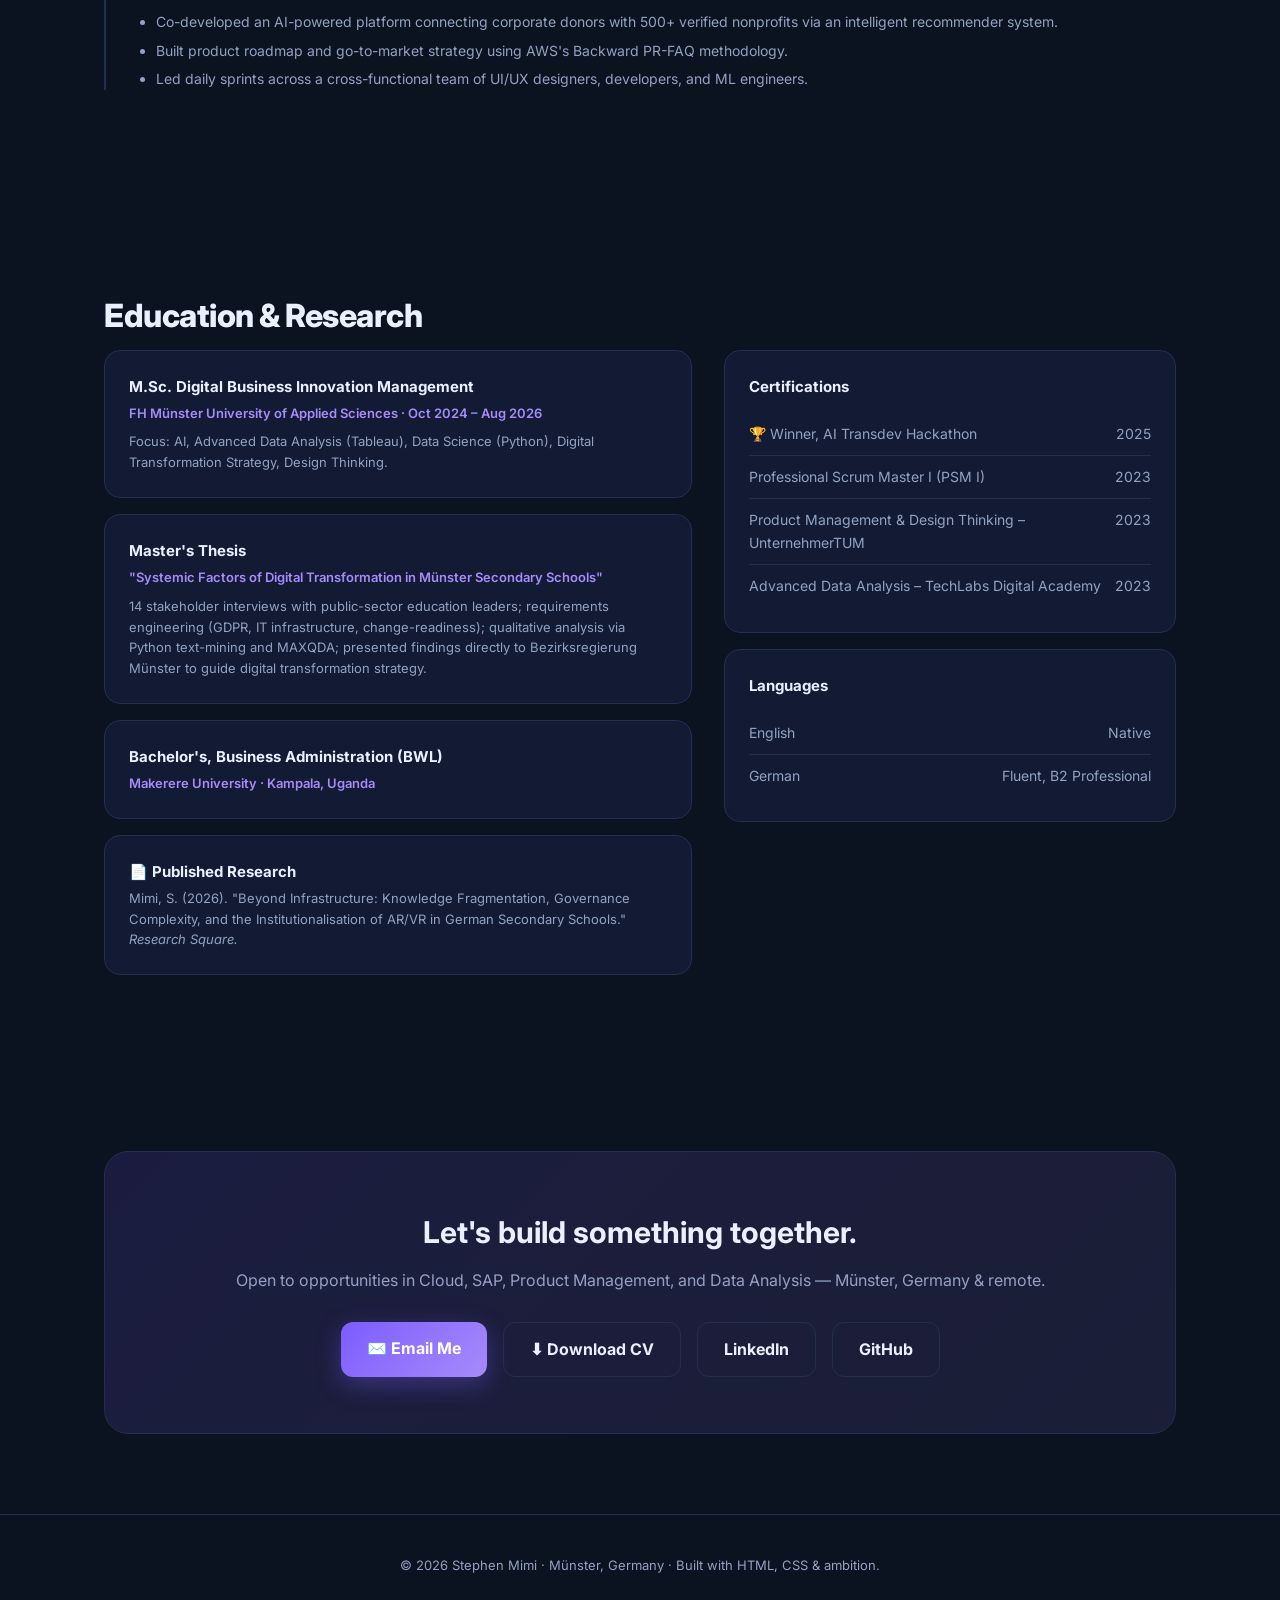
==== commit ea68d43a: "Rename index .html to index.html" ====
--- a/index.html
+++ b/index.html
@@ -3,388 +3,384 @@
 <head>
 <meta charset="UTF-8">
 <meta name="viewport" content="width=device-width, initial-scale=1.0">
-<title>Stephen Mimi — Data, SAP, Cloud &amp; AI Solutions | Münster, Germany</title>
-<meta name="description" content="Portfolio of Stephen Mimi — digital solutions specialist working across SAP, cloud platforms, data analytics and applied AI. M.A. Digital Business and Innovation Management, FH Münster.">
-<meta name="author" content="Stephen Mimi">
-<meta name="keywords" content="SAP, SAP Analytics Cloud, Cloud, Data Analytics, Power BI, Artificial Intelligence, RAG, Python, Digital Transformation, Münster, Data Analyst, AI Engineer">
-<meta name="robots" content="index, follow">
-<link rel="canonical" href="https://mimi-dotcom.github.io/">
-
-<!-- Open Graph -->
-<meta property="og:type" content="profile">
-<meta property="og:title" content="Stephen Mimi — Data, SAP, Cloud &amp; AI Solutions">
-<meta property="og:description" content="Digital solutions specialist working across SAP, cloud platforms, data analytics and applied AI. M.A. Digital Business and Innovation Management, FH Münster.">
+<title>Stephen Mimi | Cloud, SAP & Data Analytics Portfolio</title>
+<meta name="description" content="Stephen Mimi — Digital Solutions & Business Intelligence. Portfolio showcasing Cloud, SAP, AI/RAG, and Data Analytics projects.">
+<meta property="og:title" content="Stephen Mimi | Cloud, SAP & Data Analytics Portfolio">
+<meta property="og:description" content="M.Sc. Digital Business Innovation candidate specializing in SAP & Cloud integration, product management, and applied data analytics.">
+<meta property="og:image" content="assets/og-image.png">
+<meta property="og:type" content="website">
 <meta property="og:url" content="https://mimi-dotcom.github.io/">
-<meta property="og:site_name" content="Stephen Mimi">
-<meta property="og:locale" content="en_US">
-
-<!-- Twitter -->
-<meta name="twitter:card" content="summary">
-<meta name="twitter:title" content="Stephen Mimi — Data, SAP, Cloud &amp; AI Solutions">
-<meta name="twitter:description" content="Digital solutions specialist working across SAP, cloud platforms, data analytics and applied AI.">
-
-<link rel="icon" type="image/svg+xml" href="data:image/svg+xml,%3Csvg xmlns='http://www.w3.org/2000/svg' viewBox='0 0 64 64'%3E%3Crect width='64' height='64' rx='14' fill='%2304162B'/%3E%3Ctext x='32' y='42' font-family='Arial,sans-serif' font-weight='700' font-size='26' fill='%23359CD5' text-anchor='middle'%3ESM%3C/text%3E%3C/svg%3E">
-
-<link rel="preconnect" href="https://fonts.googleapis.com">
-<link rel="preconnect" href="https://fonts.gstatic.com" crossorigin>
-<link href="https://fonts.googleapis.com/css2?family=Space+Grotesk:wght@500;600;700&family=Inter:wght@400;500;600;700&family=IBM+Plex+Mono:wght@400;500&display=swap" rel="stylesheet">
-
-<link rel="stylesheet" href="styles.css">
-
-<script type="application/ld+json">
-{
-  "@context": "https://schema.org",
-  "@type": "Person",
-  "name": "Stephen Mimi",
-  "jobTitle": "Digital Solutions &amp; AI Specialist",
-  "url": "https://mimi-dotcom.github.io/",
-  "email": "mailto:nirichu@gmail.com",
-  "sameAs": [
-    "https://linkedin.com/in/stephenmimi",
-    "https://github.com/mimi-dotcom"
-  ],
-  "alumniOf": [
-    { "@type": "CollegeOrUniversity", "name": "FH Münster University of Applied Sciences" },
-    { "@type": "CollegeOrUniversity", "name": "Makerere University" }
-  ],
-  "address": {
-    "@type": "PostalAddress",
-    "addressLocality": "Münster",
-    "addressCountry": "DE"
-  },
-  "knowsAbout": ["SAP Analytics Cloud", "SAP CRM", "Cloud Data Platforms", "Artificial Intelligence", "Retrieval-Augmented Generation", "Power BI", "Python", "Data Analytics", "Digital Transformation"]
-}
-</script>
+<meta name="twitter:card" content="summary_large_image">
+<meta name="twitter:title" content="Stephen Mimi | Cloud, SAP & Data Analytics Portfolio">
+<meta name="twitter:description" content="Portfolio showcasing Cloud, SAP, AI/RAG, and Data Analytics projects.">
+<link rel="icon" type="image/png" href="assets/favicon.png">
+<link href="https://fonts.googleapis.com/css2?family=Inter:wght@400;500;600;700;800&display=swap" rel="stylesheet">
+<style>
+:root{
+  --bg:#0B1220; --bg2:#0F1830; --card:#121b33; --line:#22304f;
+  --text:#EAF0FF; --muted:#93A2C2; --accent:#7C5CFF; --accent2:#A78BFA;
+  --good:#2FD180;
+}
+*{box-sizing:border-box; margin:0; padding:0;}
+html{scroll-behavior:smooth;}
+body{
+  font-family:'Inter',sans-serif; background:radial-gradient(1200px 600px at 80% -10%, #241a4a 0%, var(--bg) 55%);
+  color:var(--text); line-height:1.6;
+}
+.container{max-width:1120px; margin:0 auto; padding:0 24px;}
+nav{
+  position:fixed; top:0; left:0; right:0; z-index:100;
+  backdrop-filter:blur(14px); background:rgba(11,18,32,0.75);
+  border-bottom:1px solid var(--line);
+}
+.nav-inner{display:flex; justify-content:space-between; align-items:center; padding:16px 24px; max-width:1120px; margin:0 auto;}
+.logo{font-weight:800; font-size:18px; letter-spacing:-0.5px;}
+.logo span{color:var(--accent);}
+.nav-links{display:flex; gap:28px; list-style:none;}
+.nav-links a{color:var(--muted); text-decoration:none; font-size:14px; font-weight:600; transition:.2s;}
+.nav-links a:hover{color:var(--text);}
+.nav-actions{display:flex; gap:12px; align-items:center;}
+.cta-btn{
+  background:linear-gradient(135deg,var(--accent),var(--accent2)); color:white; padding:10px 18px;
+  border-radius:10px; font-weight:700; font-size:13px; text-decoration:none; box-shadow:0 6px 20px rgba(124,92,255,0.35);
+}
+.cv-btn{
+  border:1px solid var(--line); color:var(--text); padding:10px 16px; border-radius:10px;
+  font-weight:700; font-size:13px; text-decoration:none; display:inline-flex; align-items:center; gap:6px;
+}
+.cv-btn:hover{border-color:var(--accent); color:var(--accent2);}
+
+/* HERO */
+.hero{padding:150px 0 90px; text-align:left;}
+.eyebrow{color:var(--accent2); font-weight:700; font-size:13px; letter-spacing:2px; text-transform:uppercase; margin-bottom:16px;}
+.hero h1{font-size:52px; font-weight:800; letter-spacing:-1.5px; line-height:1.1; max-width:760px;}
+.hero h1 .grad{background:linear-gradient(135deg,var(--accent),var(--accent2)); -webkit-background-clip:text; background-clip:text; color:transparent;}
+.hero p{color:var(--muted); font-size:18px; max-width:620px; margin-top:20px;}
+.hero-actions{display:flex; gap:16px; margin-top:32px; flex-wrap:wrap;}
+.btn-primary{background:linear-gradient(135deg,var(--accent),var(--accent2)); color:white; padding:14px 26px; border-radius:12px; font-weight:700; text-decoration:none; box-shadow:0 8px 24px rgba(124,92,255,0.35);}
+.btn-secondary{border:1px solid var(--line); color:var(--text); padding:14px 26px; border-radius:12px; font-weight:700; text-decoration:none;}
+.hero-tags{display:flex; gap:10px; margin-top:36px; flex-wrap:wrap;}
+.tag{background:var(--card); border:1px solid var(--line); color:var(--muted); font-size:12px; font-weight:600; padding:6px 12px; border-radius:20px;}
+
+/* SECTION HEADERS */
+.section{padding:80px 0;}
+.section-title{font-size:32px; font-weight:800; letter-spacing:-0.5px; margin-bottom:8px;}
+.section-sub{color:var(--muted); font-size:15px; margin-bottom:44px; max-width:600px;}
+
+/* SKILLS */
+.skills-grid{display:grid; grid-template-columns:repeat(4,1fr); gap:20px;}
+.skill-card{background:var(--card); border:1px solid var(--line); border-radius:16px; padding:24px;}
+.skill-card h4{font-size:15px; margin-bottom:12px; color:var(--text);}
+.skill-card .icon{font-size:22px; margin-bottom:10px; display:block;}
+.skill-card p{color:var(--muted); font-size:13px; line-height:1.5;}
+
+/* PROJECTS */
+.project-grid{display:grid; grid-template-columns:repeat(2,1fr); gap:24px;}
+.project-card{
+  background:var(--card); border:1px solid var(--line); border-radius:18px; padding:28px;
+  transition:.25s; position:relative; overflow:hidden;
+}
+.project-card:hover{border-color:var(--accent); transform:translateY(-4px);}
+.project-card .badge{
+  display:inline-block; font-size:11px; font-weight:700; padding:4px 10px; border-radius:20px;
+  background:rgba(124,92,255,0.15); color:#C7B8FF; margin-bottom:14px;
+}
+.project-card .badge.sap{background:rgba(167,139,250,0.15); color:#DCCBFF;}
+.project-card .badge.ai{background:rgba(47,209,128,0.15); color:#8FF0C1;}
+.project-card h3{font-size:19px; margin-bottom:10px; letter-spacing:-0.3px;}
+.project-card p{color:var(--muted); font-size:14px; margin-bottom:18px;}
+.project-links{display:flex; gap:14px; flex-wrap:wrap;}
+.project-links a{color:var(--accent2); font-size:13px; font-weight:700; text-decoration:none;}
+.project-links a:hover{text-decoration:underline;}
+.tech-row{display:flex; gap:8px; flex-wrap:wrap; margin-bottom:16px;}
+.tech-pill{font-size:11px; color:var(--muted); border:1px solid var(--line); padding:3px 9px; border-radius:8px;}
+.featured{grid-column:span 2;}
+
+/* EXPERIENCE */
+.timeline{border-left:2px solid var(--line); padding-left:32px; position:relative;}
+.timeline-item{margin-bottom:40px; position:relative;}
+.timeline-item::before{
+  content:''; position:absolute; left:-41px; top:4px; width:12px; height:12px; border-radius:50%;
+  background:var(--accent); box-shadow:0 0 0 4px rgba(124,92,255,0.2);
+}
+.timeline-item .role{font-size:17px; font-weight:700;}
+.timeline-item .org{color:var(--accent2); font-size:14px; font-weight:600; margin-top:2px;}
+.timeline-item .date{color:var(--muted); font-size:13px; margin-top:2px; margin-bottom:12px;}
+.timeline-item ul{color:var(--muted); font-size:14px; padding-left:18px;}
+.timeline-item li{margin-bottom:6px;}
+
+/* EDUCATION / CERTS */
+.two-col{display:grid; grid-template-columns:1.3fr 1fr; gap:32px;}
+.mini-card{background:var(--card); border:1px solid var(--line); border-radius:16px; padding:24px; margin-bottom:16px;}
+.mini-card h4{font-size:15px; margin-bottom:4px;}
+.mini-card .sub{color:var(--accent2); font-size:13px; font-weight:600;}
+.cert-list{list-style:none; color:var(--muted); font-size:14px;}
+.cert-list li{padding:10px 0; border-bottom:1px solid var(--line); display:flex; justify-content:space-between;}
+.cert-list li:last-child{border-bottom:none;}
+
+/* CONTACT */
+.contact-box{
+  background:linear-gradient(135deg, rgba(124,92,255,0.14), rgba(167,139,250,0.10));
+  border:1px solid var(--line); border-radius:24px; padding:56px; text-align:center;
+}
+.contact-box h2{font-size:30px; margin-bottom:12px;}
+.contact-box p{color:var(--muted); margin-bottom:28px;}
+.contact-links{display:flex; gap:16px; justify-content:center; flex-wrap:wrap;}
+
+footer{text-align:center; padding:40px 0; color:var(--muted); font-size:13px; border-top:1px solid var(--line);}
+
+@media(max-width:860px){
+  .skills-grid{grid-template-columns:repeat(2,1fr);}
+  .project-grid{grid-template-columns:1fr;}
+  .featured{grid-column:span 1;}
+  .two-col{grid-template-columns:1fr;}
+  .hero h1{font-size:36px;}
+  .nav-links{display:none;}
+}
+</style>
 </head>
 <body>
 
-<a class="skip-link" href="#main">Skip to content</a>
-
-<header class="site-header" id="site-header">
-  <div class="wrap header-inner">
-    <a href="#home" class="brand" aria-label="Stephen Mimi — home">
-      <span class="brand-mark" aria-hidden="true">SM</span>
-      <span class="brand-name">Stephen&nbsp;Mimi</span>
-    </a>
-
-    <nav class="primary-nav" id="primary-nav" aria-label="Primary">
-      <a href="#capabilities">Capabilities</a>
-      <a href="#experience">Experience</a>
-      <a href="#projects">Projects</a>
-      <a href="#research">Research</a>
-      <a href="#education">Education</a>
-      <a href="#contact">Contact</a>
-    </nav>
-
-    <div class="header-actions">
-      <a class="btn btn-ghost" href="assets/Stephen_Mimi_CV.pdf" download>Download CV</a>
-      <button class="nav-toggle" id="nav-toggle" aria-expanded="false" aria-controls="primary-nav" aria-label="Toggle menu">
-        <span></span><span></span><span></span>
-      </button>
+<nav>
+  <div class="nav-inner">
+    <div class="logo">Stephen<span>.Mimi</span></div>
+    <ul class="nav-links">
+      <li><a href="#projects">Projects</a></li>
+      <li><a href="#skills">Skills</a></li>
+      <li><a href="#experience">Experience</a></li>
+      <li><a href="#education">Education</a></li>
+    </ul>
+    <div class="nav-actions">
+      <a class="cv-btn" href="assets/StephenMimiCV.pdf" download>⬇ Download CV</a>
+      <a class="cta-btn" href="#contact">Get in touch</a>
+    </div>
+  </div>
+</nav>
+
+<header class="hero">
+  <div class="container">
+    <div class="eyebrow">Münster, Germany · Open to Cloud / SAP / Product / Data roles</div>
+    <h1>Building <span class="grad">Cloud-Connected, AI-Powered</span> Data Products That Ship.</h1>
+    <p>M.Sc. Digital Business Innovation candidate specializing in <strong>SAP & Cloud integration, product management, and applied data analytics</strong>. I turn messy operational data into dashboards, AI assistants, and enterprise tools that stakeholders actually use.</p>
+    <div class="hero-actions">
+      <a class="btn-primary" href="#projects">View Projects →</a>
+      <a class="btn-secondary" href="assets/StephenMimiCV.pdf" download>⬇ Download CV</a>
+      <a class="btn-secondary" href="https://github.com/mimi-dotcom" target="_blank">GitHub Profile</a>
+    </div>
+    <div class="hero-tags">
+      <span class="tag">SAP Analytics Cloud</span>
+      <span class="tag">SAP Fiori / UI5</span>
+      <span class="tag">Power BI</span>
+      <span class="tag">Python & RAG/LLM</span>
+      <span class="tag">Agile / Scrum</span>
+      <span class="tag">Stakeholder Management</span>
     </div>
   </div>
 </header>
 
-<main id="main">
-
-  <!-- HERO -->
-  <section id="home" class="hero">
-    <div class="wrap hero-grid">
-      <div class="hero-copy reveal">
-        <p class="eyebrow">Digital Solutions · Data · SAP · Cloud · AI</p>
-        <h1>Stephen Mimi</h1>
-        <p class="hero-lede">
-          I turn scattered business processes into governed, cloud-connected data —
-          then put AI to work on top of it. M.A. candidate in Digital Business &amp;
-          Innovation Management (FH Münster), building on SAP, Microsoft, and Google
-          Cloud platforms.
-        </p>
-        <div class="hero-actions">
-          <a href="#projects" class="btn btn-primary">View projects</a>
-          <a href="#contact" class="btn btn-outline">Get in touch</a>
-        </div>
-        <ul class="hero-meta">
-          <li>Münster, Germany</li>
-          <li>Open to Data · SAP · Cloud · AI roles</li>
-          <li>English (native) · German (business fluent)</li>
+<section class="section" id="projects">
+  <div class="container">
+    <div class="section-title">Featured Projects</div>
+    <div class="section-sub">Applied, end-to-end builds spanning SAP enterprise tooling, AI/RAG systems, and data science — not tutorials.</div>
+
+    <div class="project-grid">
+
+      <div class="project-card featured">
+        <span class="badge ai">AI / RAG · Live Production App</span>
+        <h3>Bezirksregierung Educator Portal — AI RAG Dashboard</h3>
+        <p>An AI-augmented analytics platform built for a real district government education department. Lets non-technical staff upload workshop data and query it in natural language via "Astra," a local LLM-powered RAG assistant — designed with GDPR-conscious, on-premise AI architecture for sensitive public-sector data.</p>
+        <div class="tech-row">
+          <span class="tech-pill">Streamlit</span><span class="tech-pill">Pandas</span><span class="tech-pill">Plotly</span><span class="tech-pill">OpenAI-compatible LLM</span><span class="tech-pill">RAG</span>
+        </div>
+        <div class="project-links">
+          <a href="https://bezirksregierungworkshops.streamlit.app/" target="_blank">🔗 Live App</a>
+          <a href="https://github.com/mimi-dotcom/Cloud-_AI_-R.A.G_-Portal" target="_blank">💻 Source Code</a>
+        </div>
+      </div>
+
+      <div class="project-card">
+        <span class="badge sap">SAP UI5 · Live Demo</span>
+        <h3>SAP UI5 Ticketing Dashboard</h3>
+        <p>An enterprise-style support ticketing dashboard built with SAPUI5, reflecting real SAP CRM ticket-system workflows encountered in a working-student support role.</p>
+        <div class="tech-row"><span class="tech-pill">SAPUI5</span><span class="tech-pill">HTML</span><span class="tech-pill">JavaScript</span></div>
+        <div class="project-links">
+          <a href="https://mimi-dotcom.github.io/SAP-UI5-Ticketing-Dashboard/" target="_blank">🔗 Live App</a>
+          <a href="https://github.com/mimi-dotcom/SAP-UI5-Ticketing-Dashboard" target="_blank">💻 Source Code</a>
+        </div>
+      </div>
+
+      <div class="project-card">
+        <span class="badge sap">SAP UI5 · Live Demo</span>
+        <h3>SAPUI5 Employee Management Dashboard</h3>
+        <p>Employee management system with KPI analytics, full CRUD operations, search, filtering, and responsive layouts — built to SAP Fiori design guidelines.</p>
+        <div class="tech-row"><span class="tech-pill">SAPUI5</span><span class="tech-pill">Fiori Design</span><span class="tech-pill">HTML</span></div>
+        <div class="project-links">
+          <a href="https://mimi-dotcom.github.io/sapui5-employee-management-dashboard/" target="_blank">🔗 Live App</a>
+          <a href="https://github.com/mimi-dotcom/sapui5-employee-management-dashboard" target="_blank">💻 Source Code</a>
+        </div>
+      </div>
+
+      <div class="project-card">
+        <span class="badge">Data Science · Live Demo</span>
+        <h3>Loan Approval Prediction</h3>
+        <p>A machine learning application predicting loan eligibility from applicant financial data — covering the full pipeline from EDA to model deployment.</p>
+        <div class="tech-row"><span class="tech-pill">Python</span><span class="tech-pill">scikit-learn</span><span class="tech-pill">Jupyter</span></div>
+        <div class="project-links">
+          <a href="https://share.streamlit.io/mimi-dotcom/loan-approval-prediction/main/dashboard.py" target="_blank">🔗 Live App</a>
+          <a href="https://github.com/mimi-dotcom/Loan-Approval-Prediction" target="_blank">💻 Source Code</a>
+        </div>
+      </div>
+
+      <div class="project-card">
+        <span class="badge">Data Science</span>
+        <h3>Fuel Guzzler Predictor App</h3>
+        <p>A deployed Streamlit app predicting vehicle fuel consumption from weight, acceleration, and engine displacement, using a trained regression model.</p>
+        <div class="tech-row"><span class="tech-pill">Streamlit</span><span class="tech-pill">Python</span><span class="tech-pill">Regression</span></div>
+        <div class="project-links">
+          <a href="https://github.com/mimi-dotcom/Fuel-Guzzler-Predictor-App" target="_blank">💻 Source Code</a>
+        </div>
+      </div>
+
+    </div>
+  </div>
+</section>
+
+<section class="section" id="skills">
+  <div class="container">
+    <div class="section-title">Core Competencies</div>
+    <div class="section-sub">A blend of enterprise systems fluency, product thinking, and hands-on data engineering.</div>
+    <div class="skills-grid">
+      <div class="skill-card">
+        <span class="icon">☁️</span>
+        <h4>SAP & Cloud Platforms</h4>
+        <p>SAP Fiori, SAP Analytics Cloud, SAP CRM Ticket Systems, MDG Install Base, Cloud/Systems Integration via Power Automate.</p>
+      </div>
+      <div class="skill-card">
+        <span class="icon">📊</span>
+        <h4>Data Science & Analytics</h4>
+        <p>Python, KPI Dashboard Design, Power BI, Tableau, SAP Analytics Cloud, applied ML pipelines.</p>
+      </div>
+      <div class="skill-card">
+        <span class="icon">🧭</span>
+        <h4>Product Management</h4>
+        <p>Agile/Scrum, persona definition, product roadmaps, sprint planning, Design Thinking, usability testing, Jira, Miro.</p>
+      </div>
+      <div class="skill-card">
+        <span class="icon">🤝</span>
+        <h4>Strategic Management</h4>
+        <p>Stakeholder management, change management, cross-functional team leadership, public-sector engagement.</p>
+      </div>
+    </div>
+  </div>
+</section>
+
+<section class="section" id="experience">
+  <div class="container">
+    <div class="section-title">Professional Experience</div>
+    <div class="section-sub">Real-world impact across enterprise support systems, product management, and public-sector innovation.</div>
+    <div class="timeline">
+
+      <div class="timeline-item">
+        <div class="role">Working Student — Service Data & Support</div>
+        <div class="org">GEA Farm Technologies · Bönen, Germany</div>
+        <div class="date">Nov 2025 – Present</div>
+        <ul>
+          <li>Connected SAP CRM tools and communication channels via Power Automate, eliminating manual data transfer and saving ~8 hours/week of admin work.</li>
+          <li>Built and maintained Power BI KPI dashboards (First Response Time, CSAT, ticket resolution rate) for 50+ regional service leads.</li>
+          <li>Migrated customer and dealer data into a new cloud CRM portal and install base system.</li>
+          <li>Developed cross-border data governance guidelines ensuring full GDPR compliance.</li>
         </ul>
       </div>
 
-      <div class="hero-panel reveal" style="--delay:120ms">
-        <div class="monogram" aria-hidden="true">
-          <span>SM</span>
-        </div>
-        <div class="stat-stack">
-          <div class="stat-chip">
-            <span class="stat-num" data-count="8">0</span><span class="stat-unit">h</span>
-            <span class="stat-label">saved per week automating CRM &amp; comms with Power Automate</span>
-          </div>
-          <div class="stat-chip">
-            <span class="stat-num" data-count="50">0</span><span class="stat-unit">+</span>
-            <span class="stat-label">regional service leads served by a live Power BI KPI dashboard</span>
-          </div>
-          <div class="stat-chip">
-            <span class="stat-num" data-count="529">0</span>
-            <span class="stat-label">employee organisation modelled for AI absenteeism forecasting</span>
-          </div>
-          <div class="stat-chip">
-            <span class="stat-num" data-count="14">0</span>
-            <span class="stat-label">semi-structured interviews analysed for a public-sector digital transformation case study</span>
-          </div>
-        </div>
-      </div>
-    </div>
-  </section>
-
-  <!-- CAPABILITIES -->
-  <section id="capabilities" class="section">
-    <div class="wrap">
-      <div class="section-head reveal">
-        <p class="eyebrow">Capability matrix</p>
-        <h2>Four areas, one connected stack</h2>
-        <p class="section-intro">The same structure recruiters see on my CV, built for the way I actually work: cloud &amp; data platforms feeding programming &amp; analysis, wired together by AI and automation, delivered through disciplined project management.</p>
-      </div>
-
-      <div class="matrix reveal" style="--delay:80ms">
-        <div class="matrix-cell">
-          <span class="matrix-index">01</span>
-          <h3>Cloud &amp; Data Platforms</h3>
-          <ul class="tag-list">
-            <li>SAP Analytics Cloud</li><li>SAP CRM</li><li>Microsoft Power Platform</li>
-            <li>Cloud Data Migration</li><li>REST APIs</li><li>Google Cloud Platform</li>
+      <div class="timeline-item">
+        <div class="role">Product Manager (Volunteer)</div>
+        <div class="org">AI for Impact – Berlin Recycling GmbH · Remote</div>
+        <div class="date">Jan 2024 – May 2024</div>
+        <ul>
+          <li>Built an AI predictive model forecasting employee absenteeism from historical HR and environmental data across a 529-employee organization.</li>
+          <li>Identified risk periods to optimize workforce planning and reduce operational risk.</li>
+        </ul>
+      </div>
+
+      <div class="timeline-item">
+        <div class="role">Product Management Intern</div>
+        <div class="org">UnternehmerTUM – Center for Innovation & Business Creation · Munich, Germany</div>
+        <div class="date">Aug 2023 – Dec 2023</div>
+        <ul>
+          <li>Co-developed an AI-powered platform connecting corporate donors with 500+ verified nonprofits via an intelligent recommender system.</li>
+          <li>Built product roadmap and go-to-market strategy using AWS's Backward PR-FAQ methodology.</li>
+          <li>Led daily sprints across a cross-functional team of UI/UX designers, developers, and ML engineers.</li>
+        </ul>
+      </div>
+
+    </div>
+  </div>
+</section>
+
+<section class="section" id="education">
+  <div class="container">
+    <div class="section-title">Education & Research</div>
+    <div class="two-col">
+      <div>
+        <div class="mini-card">
+          <h4>M.Sc. Digital Business Innovation Management</h4>
+          <div class="sub">FH Münster University of Applied Sciences · Oct 2024 – Aug 2026</div>
+          <p style="color:var(--muted); font-size:13px; margin-top:8px;">Focus: AI, Advanced Data Analysis (Tableau), Data Science (Python), Digital Transformation Strategy, Design Thinking.</p>
+        </div>
+        <div class="mini-card">
+          <h4>Master's Thesis</h4>
+          <div class="sub">"Systemic Factors of Digital Transformation in Münster Secondary Schools"</div>
+          <p style="color:var(--muted); font-size:13px; margin-top:8px;">14 stakeholder interviews with public-sector education leaders; requirements engineering (GDPR, IT infrastructure, change-readiness); qualitative analysis via Python text-mining and MAXQDA; presented findings directly to Bezirksregierung Münster to guide digital transformation strategy.</p>
+        </div>
+        <div class="mini-card">
+          <h4>Bachelor's, Business Administration (BWL)</h4>
+          <div class="sub">Makerere University · Kampala, Uganda</div>
+        </div>
+        <div class="mini-card">
+          <h4>📄 Published Research</h4>
+          <p style="color:var(--muted); font-size:13px;">Mimi, S. (2026). "Beyond Infrastructure: Knowledge Fragmentation, Governance Complexity, and the Institutionalisation of AR/VR in German Secondary Schools." <em>Research Square.</em></p>
+        </div>
+      </div>
+      <div>
+        <div class="mini-card">
+          <h4 style="margin-bottom:14px;">Certifications</h4>
+          <ul class="cert-list">
+            <li>🏆 Winner, AI Transdev Hackathon <span>2025</span></li>
+            <li>Professional Scrum Master I (PSM I) <span>2023</span></li>
+            <li>Product Management & Design Thinking – UnternehmerTUM <span>2023</span></li>
+            <li>Advanced Data Analysis – TechLabs Digital Academy <span>2023</span></li>
           </ul>
         </div>
-        <div class="matrix-cell">
-          <span class="matrix-index">02</span>
-          <h3>Programming &amp; Data</h3>
-          <ul class="tag-list">
-            <li>SQL</li><li>Python</li><li>Pandas</li><li>NumPy</li>
-            <li>Power BI</li><li>Tableau</li><li>Streamlit</li><li>Figma</li>
+        <div class="mini-card">
+          <h4 style="margin-bottom:14px;">Languages</h4>
+          <ul class="cert-list">
+            <li>English <span>Native</span></li>
+            <li>German <span>Fluent, B2 Professional</span></li>
           </ul>
         </div>
-        <div class="matrix-cell">
-          <span class="matrix-index">03</span>
-          <h3>AI &amp; Automation</h3>
-          <ul class="tag-list">
-            <li>Machine Learning</li><li>Retrieval-Augmented Generation</li>
-            <li>Power Automate</li><li>AI Workflow Agents &amp; Chatbots</li>
-          </ul>
-        </div>
-        <div class="matrix-cell">
-          <span class="matrix-index">04</span>
-          <h3>Project Management</h3>
-          <ul class="tag-list">
-            <li>Agile / Scrum</li><li>Stakeholder Management</li>
-            <li>Requirements Engineering</li><li>Business Case Development</li><li>Change Management</li>
-          </ul>
-        </div>
-      </div>
-    </div>
-  </section>
-
-  <!-- EXPERIENCE -->
-  <section id="experience" class="section section-alt">
-    <div class="wrap">
-      <div class="section-head reveal">
-        <p class="eyebrow">Track record</p>
-        <h2>Experience</h2>
-      </div>
-
-      <ol class="timeline reveal" style="--delay:80ms">
-        <li class="timeline-item">
-          <div class="timeline-when">
-            <span class="timeline-date">Nov 2025 — Present</span>
-            <span class="timeline-org">GEA Farm Technologies, Bönen</span>
-          </div>
-          <div class="timeline-body">
-            <h3>Working Student — Service Data &amp; Support</h3>
-            <ul>
-              <li>Connected SAP CRM systems and communication channels via Power Automate, removing manual data transfer and saving 8 hours of admin work per week.</li>
-              <li>Designed and maintain Power BI dashboards tracking First Response Time, CSAT and resolution rate for 50+ regional service leads.</li>
-              <li>Led migration of customer and dealer data into a new cloud CRM and install base while safeguarding accuracy and GDPR compliance.</li>
-              <li>Partnered with cross-border stakeholders to define data governance guidelines strengthening data integrity across markets.</li>
-            </ul>
-          </div>
-        </li>
-
-        <li class="timeline-item">
-          <div class="timeline-when">
-            <span class="timeline-date">Jan 2024 — May 2024</span>
-            <span class="timeline-org">A.I for Impact — Berlin Recycling GmbH (Remote)</span>
-          </div>
-          <div class="timeline-body">
-            <h3>Volunteer AI Developer</h3>
-            <ul>
-              <li>Modelled a predictive analytics solution to forecast employee absenteeism across a 529-employee organisation using historical workforce and environmental data.</li>
-              <li>Built an interactive risk dashboard visualising individual and team-level absenteeism probabilities for proactive staffing.</li>
-              <li>Delivered insights that supported data-driven workforce planning and reduced operational risk.</li>
-            </ul>
-          </div>
-        </li>
-
-        <li class="timeline-item">
-          <div class="timeline-when">
-            <span class="timeline-date">Aug 2023 — Dec 2023</span>
-            <span class="timeline-org">UnternehmerTUM, Munich</span>
-          </div>
-          <div class="timeline-body">
-            <h3>Product Management Intern</h3>
-            <ul>
-              <li>Co-developed an AI-powered recommender connecting corporate donors with 500+ verified foundations for Haus des Stiftens München and the Munich Ministry of Social Affairs.</li>
-              <li>Built the product roadmap and go-to-market strategy using the AWS Backward PR-FAQ method.</li>
-              <li>Ran qualitative interviews and usability testing to prioritise features by evidence, and coordinated daily sprints across UX, engineering and ML.</li>
-            </ul>
-          </div>
-        </li>
-      </ol>
-    </div>
-  </section>
-
-  <!-- PROJECTS -->
-  <section id="projects" class="section">
-    <div class="wrap">
-      <div class="section-head reveal">
-        <p class="eyebrow">Selected work</p>
-        <h2>Case studies &amp; builds</h2>
-        <p class="section-intro">Consulting-style engagements alongside the code behind them — most of it open on GitHub.</p>
-      </div>
-
-      <h3 class="subhead reveal">Case studies</h3>
-      <div class="case-grid reveal" style="--delay:80ms">
-        <article class="case-card">
-          <p class="case-client">Bezirksregierung Münster · Master's Thesis, FH Münster</p>
-          <h4>AI &amp; RAG for digital school transformation</h4>
-          <p>Conducted 14 semi-structured interviews with public-sector education leaders to map governance structures and investment barriers to digital adoption. Used Python-based text mining and MAXQDA to structure the qualitative data, then delivered a Retrieval-Augmented Generation solution to support strategic decision-making on digital school transformation.</p>
-          <ul class="tag-list tag-list-inline">
-            <li>Python</li><li>RAG</li><li>MAXQDA</li><li>Public Sector</li>
-          </ul>
-          <a class="case-link" href="https://github.com/mimi-dotcom/Cloud-_AI_-R.A.G_-Portal" target="_blank" rel="noopener">View the RAG portal on GitHub →</a>
-        </article>
-
-        <article class="case-card">
-          <p class="case-client">Vectron GmbH · DigiBIM Program, FH Münster</p>
-          <h4>AI &amp; RPA opportunity assessment</h4>
-          <p>Diagnosed recurring inefficiencies across sales, marketing and internal workflows through direct stakeholder engagement. Applied an FMEA-based risk assessment to score and prioritise automation opportunities, then delivered a Power Automate lead pre-qualification workflow and a Power BI dashboard for real-time sales and marketing KPIs.</p>
-          <ul class="tag-list tag-list-inline">
-            <li>RPA</li><li>Power Automate</li><li>Power BI</li><li>FMEA</li>
-          </ul>
-          <a class="case-link" href="https://www.fh-muenster.de/de/ipd/aktuelles/news/praxisprojekt-mit-vectron" target="_blank" rel="noopener">Read about the Vectron project →</a>
-        </article>
-      </div>
-
-      <h3 class="subhead reveal">Open-source &amp; applied builds</h3>
-      <div class="project-grid reveal" style="--delay:80ms">
-        <article class="project-card">
-          <h4>SAP UI5 Ticketing Dashboard</h4>
-          <p>A SAPUI5 dashboard for tracking and managing support tickets end to end.</p>
-          <ul class="tag-list tag-list-inline"><li>SAPUI5</li><li>HTML</li></ul>
-          <a href="https://github.com/mimi-dotcom/SAP-UI5-Ticketing-Dashboard" target="_blank" rel="noopener">GitHub ↗</a>
-        </article>
-
-        <article class="project-card">
-          <h4>SAPUI5 Employee Management Dashboard</h4>
-          <p>KPI analytics with employee CRUD, search, filtering and a fully responsive layout.</p>
-          <ul class="tag-list tag-list-inline"><li>SAPUI5</li><li>HTML</li></ul>
-          <a href="https://github.com/mimi-dotcom/sapui5-employee-management-dashboard" target="_blank" rel="noopener">GitHub ↗</a>
-        </article>
-
-        <article class="project-card">
-          <h4>Cloud AI RAG Portal</h4>
-          <p>The Retrieval-Augmented Generation portal built for the Bezirksregierung Münster case study.</p>
-          <ul class="tag-list tag-list-inline"><li>Python</li><li>RAG</li></ul>
-          <a href="https://github.com/mimi-dotcom/Cloud-_AI_-R.A.G_-Portal" target="_blank" rel="noopener">GitHub ↗</a>
-        </article>
-
-        <article class="project-card">
-          <h4>Fuel Guzzler Predictor</h4>
-          <p>A Streamlit app predicting vehicle fuel consumption from weight, acceleration and engine size, trained and validated end to end.</p>
-          <ul class="tag-list tag-list-inline"><li>Streamlit</li><li>Jupyter</li></ul>
-          <a href="https://github.com/mimi-dotcom/Fuel-Guzzler-Predictor-App" target="_blank" rel="noopener">GitHub ↗</a>
-        </article>
-      </div>
-
-      <p class="more-repos reveal"><a href="https://github.com/mimi-dotcom" target="_blank" rel="noopener">See all repositories on GitHub →</a></p>
-    </div>
-  </section>
-
-  <!-- RESEARCH -->
-  <section id="research" class="section section-alt">
-    <div class="wrap">
-      <div class="section-head reveal">
-        <p class="eyebrow">Published research</p>
-        <h2>Research</h2>
-      </div>
-      <article class="research-card reveal" style="--delay:80ms">
-        <h3>Beyond Infrastructure: Knowledge Fragmentation, Governance Complexity, and the Institutionalisation of AR/VR in German Secondary Schools</h3>
-        <p class="research-meta">Mimi, S. (2026). Research Square (preprint).</p>
-        <p>A 14-interview qualitative case study of AR/VR adoption across Münster secondary schools, examining why technology adoption in schools depends so heavily on individual champions, fragmented knowledge, and hard-to-navigate governance structures.</p>
-        <a class="case-link" href="https://researchsquare.com/article/rs-10190331/latest" target="_blank" rel="noopener">Read the preprint →</a>
-      </article>
-    </div>
-  </section>
-
-  <!-- EDUCATION -->
-  <section id="education" class="section">
-    <div class="wrap">
-      <div class="section-head reveal">
-        <p class="eyebrow">Foundation</p>
-        <h2>Education &amp; certifications</h2>
-      </div>
-
-      <div class="edu-grid reveal" style="--delay:80ms">
-        <div class="edu-col">
-          <h3 class="subhead">Education</h3>
-          <div class="edu-item">
-            <p class="edu-degree">M.A. Digital Business and Innovation Management</p>
-            <p class="edu-school">FH Münster University of Applied Sciences · Oct 2024 – Aug 2026</p>
-            <p class="edu-detail">Focus: Artificial Intelligence · Advanced Data Analytics (Tableau) · Data Science (Python) · Digital Transformation Strategy · Design Thinking</p>
-          </div>
-          <div class="edu-item">
-            <p class="edu-degree">Bachelor of Business Administration</p>
-            <p class="edu-school">Makerere University, Kampala</p>
-            <p class="edu-detail">Degree officially recognised in Germany by the Central Office for Foreign Education (ZAB)</p>
-          </div>
-        </div>
-
-        <div class="edu-col">
-          <h3 class="subhead">Certifications &amp; awards</h3>
-          <ul class="cert-list">
-            <li>Google Cloud Digital Leader Certification</li>
-            <li>Cloud Computing — Database Technologies &amp; Services Certification</li>
-            <li>Winner, 1st Place — AI Transdev Hackathon, 2025</li>
-            <li>Professional Scrum Master I (PSM I), Scrum.org — 2023</li>
-            <li>Product Management &amp; Design Thinking, UnternehmerTUM — 2023</li>
-            <li>Advanced Data Analysis, TechLabs Digital Academy Münster — 2023</li>
-          </ul>
-        </div>
-      </div>
-    </div>
-  </section>
-
-  <!-- CONTACT -->
-  <section id="contact" class="contact-band">
-    <div class="wrap contact-inner reveal">
-      <p class="eyebrow eyebrow-light">Let's talk</p>
-      <h2>Open to Data, SAP, Cloud &amp; AI roles.</h2>
-      <p class="contact-lede">Based in Münster, Germany — happy to talk about working-student, trainee, or full-time roles, or a specific project.</p>
-      <div class="contact-actions">
-        <a class="btn btn-primary" href="mailto:nirichu@gmail.com">nirichu@gmail.com</a>
-        <a class="btn btn-outline btn-outline-light" href="https://linkedin.com/in/stephenmimi" target="_blank" rel="noopener">LinkedIn</a>
-        <a class="btn btn-outline btn-outline-light" href="https://github.com/mimi-dotcom" target="_blank" rel="noopener">GitHub</a>
-        <a class="btn btn-outline btn-outline-light" href="tel:+4917620746430">+49 176 20746430</a>
-      </div>
-    </div>
-  </section>
-
-</main>
-
-<footer class="site-footer">
-  <div class="wrap footer-inner">
-    <p>© <span id="year"></span> Stephen Mimi. Münster, Germany.</p>
-    <a href="#home">Back to top ↑</a>
-  </div>
+      </div>
+    </div>
+  </div>
+</section>
+
+<section class="section" id="contact">
+  <div class="container">
+    <div class="contact-box">
+      <h2>Let's build something together.</h2>
+      <p>Open to opportunities in Cloud, SAP, Product Management, and Data Analysis — Münster, Germany & remote.</p>
+      <div class="contact-links">
+        <a class="btn-primary" href="mailto:nirichu@gmail.com">✉️ Email Me</a>
+        <a class="btn-secondary" href="assets/StephenMimiCV.pdf" download>⬇ Download CV</a>
+        <a class="btn-secondary" href="https://linkedin.com/in/stephenmimi" target="_blank">LinkedIn</a>
+        <a class="btn-secondary" href="https://github.com/mimi-dotcom" target="_blank">GitHub</a>
+      </div>
+    </div>
+  </div>
+</section>
+
+<footer>
+  © 2026 Stephen Mimi · Münster, Germany · Built with HTML, CSS & ambition.
 </footer>
 
-<script src="script.js"></script>
 </body>
 </html>
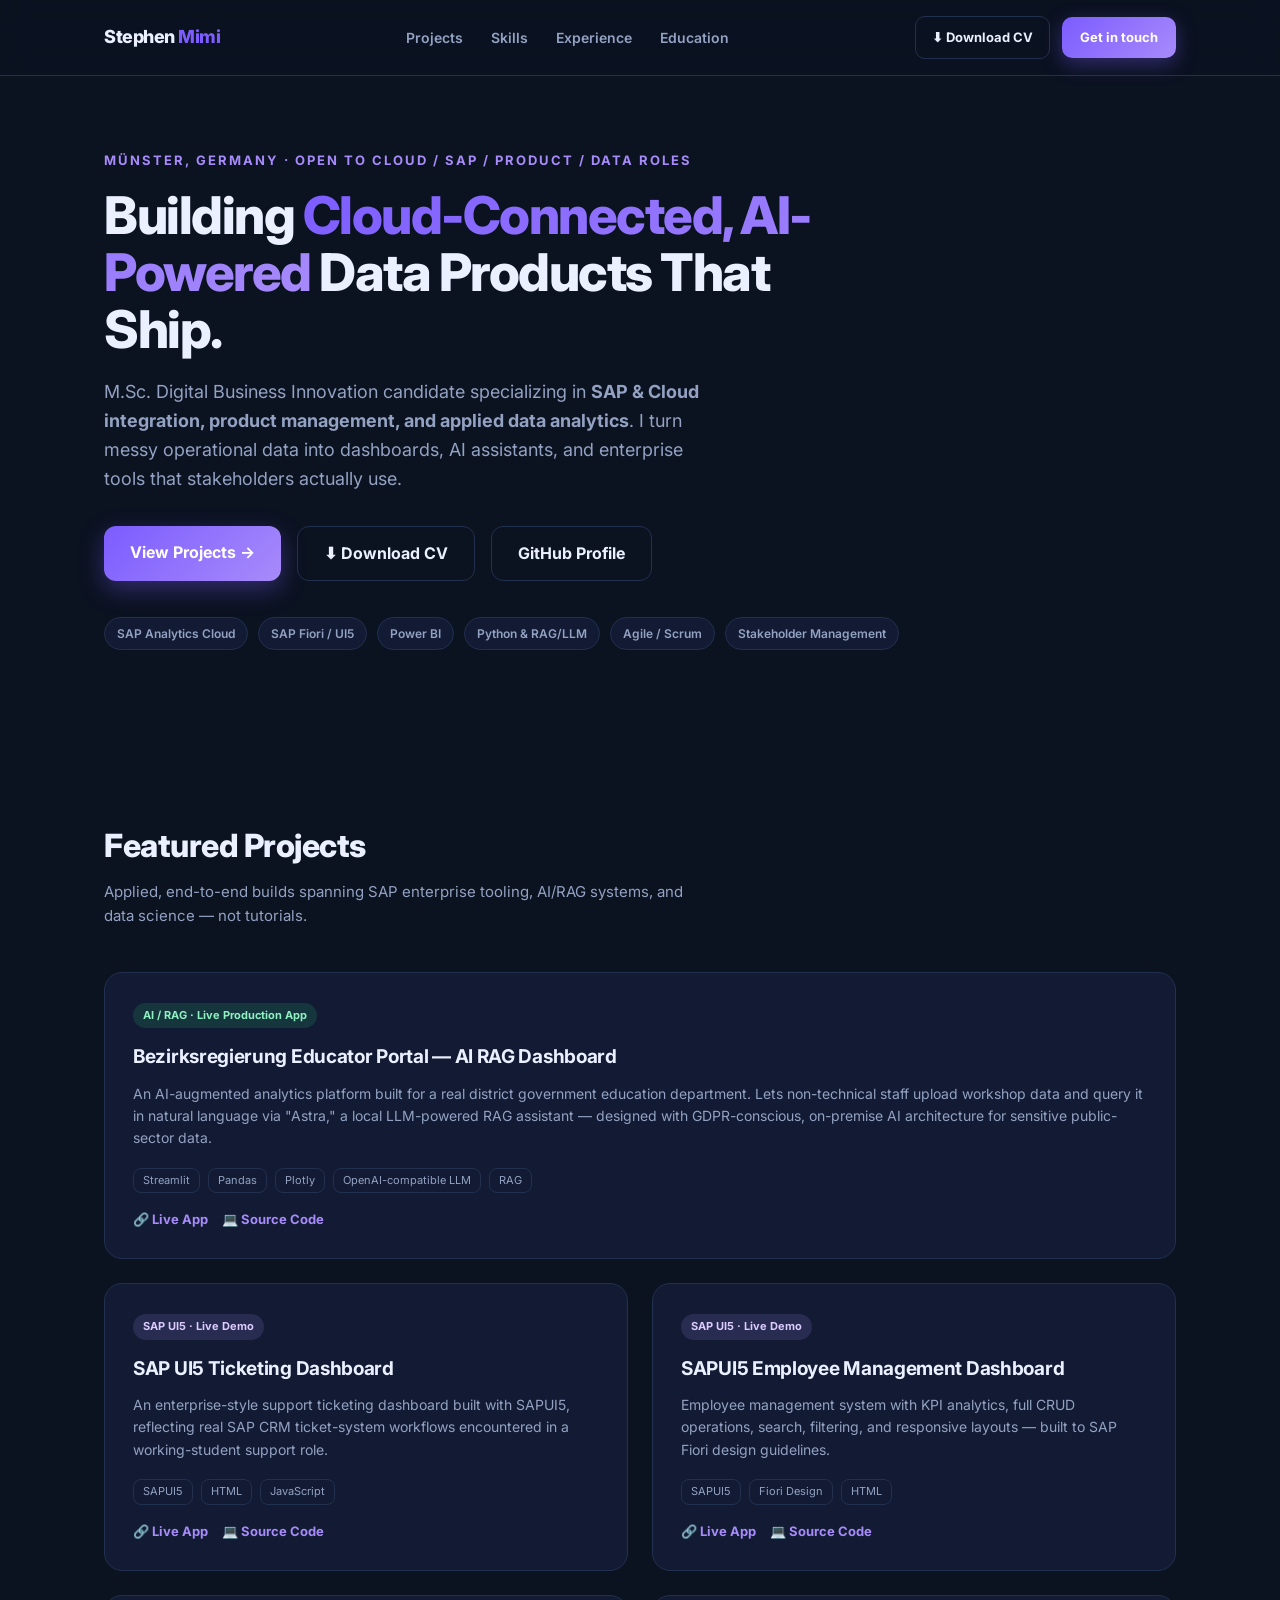
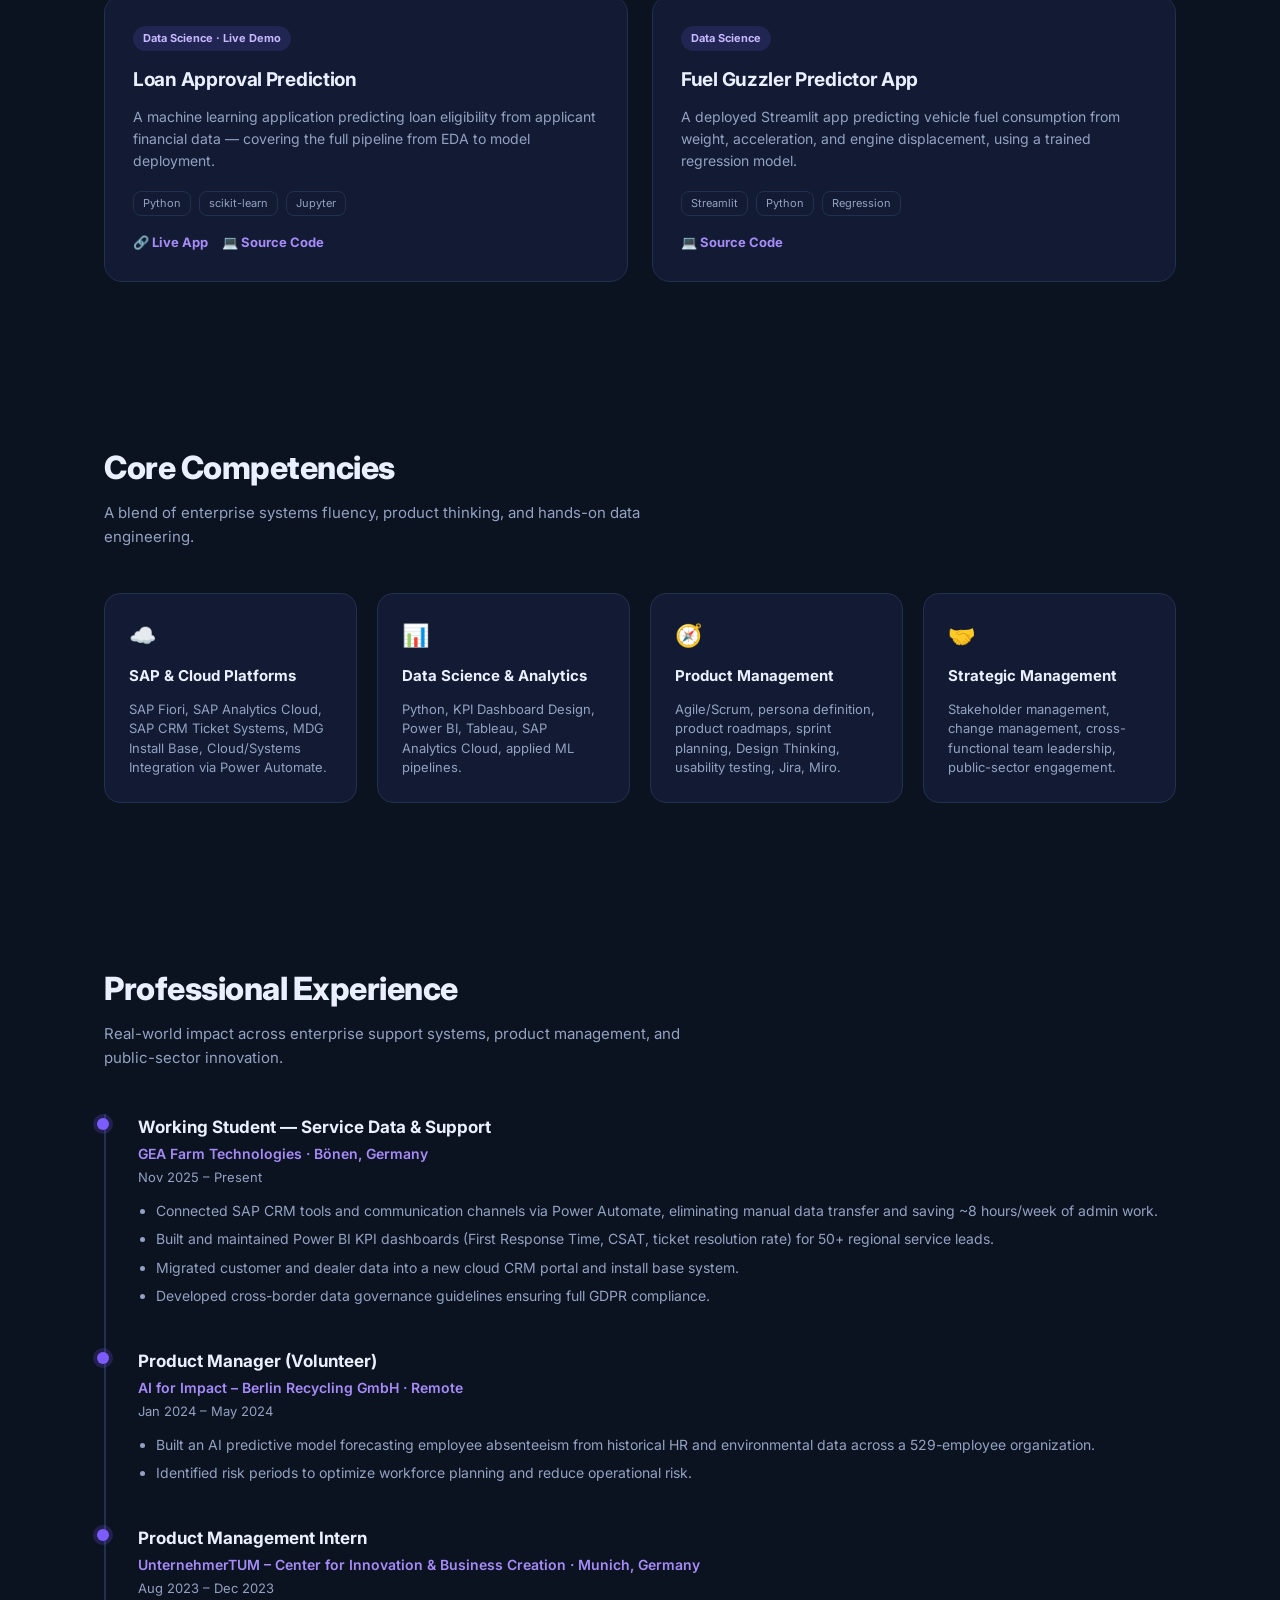
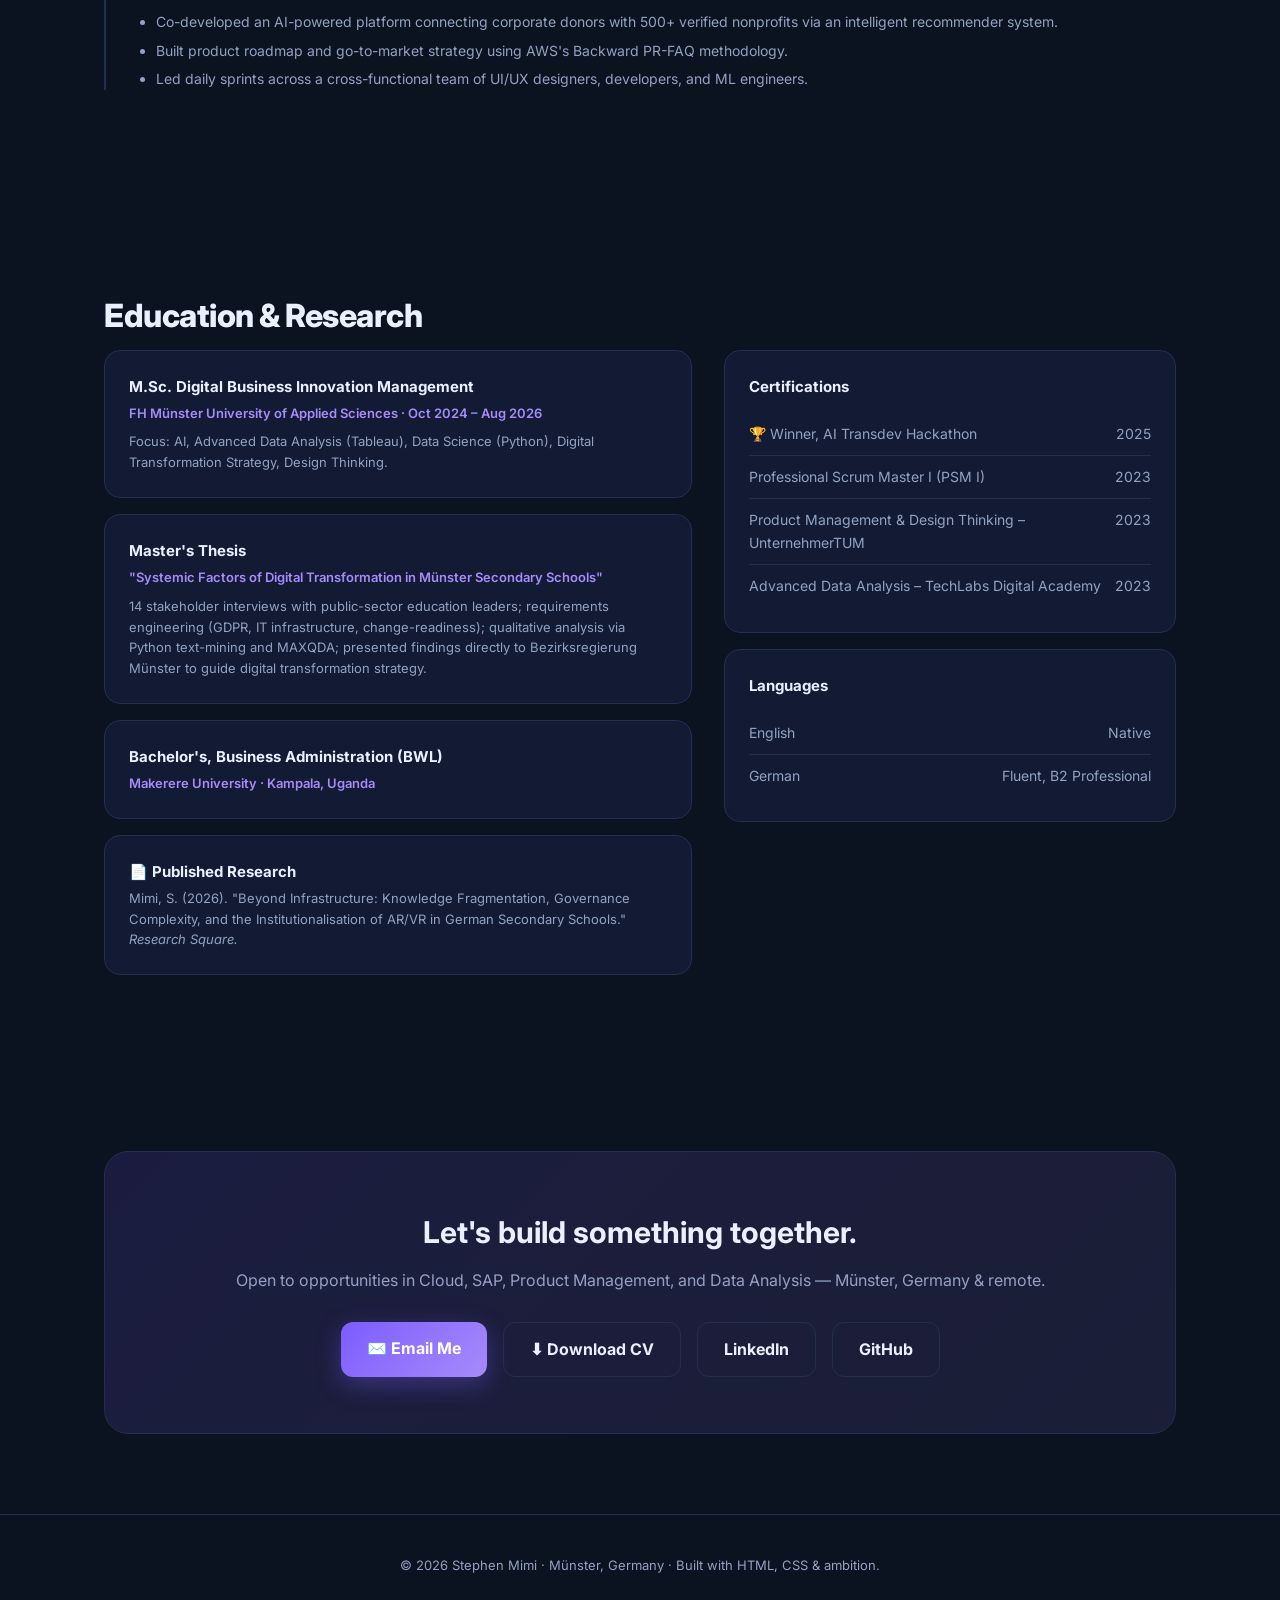
==== commit 19f182fd: "Revise Twitter meta tags and logo name formatting Updated Twitter meta tags to reflect Data Science " ====
--- a/index.html
+++ b/index.html
@@ -3,16 +3,16 @@
 <head>
 <meta charset="UTF-8">
 <meta name="viewport" content="width=device-width, initial-scale=1.0">
-<title>Stephen Mimi | Cloud, SAP & Data Analytics Portfolio</title>
+<title>Stephen Mimi | Cloud, AI & Data Science Portfolio</title>
 <meta name="description" content="Stephen Mimi — Digital Solutions & Business Intelligence. Portfolio showcasing Cloud, SAP, AI/RAG, and Data Analytics projects.">
-<meta property="og:title" content="Stephen Mimi | Cloud, SAP & Data Analytics Portfolio">
-<meta property="og:description" content="M.Sc. Digital Business Innovation candidate specializing in SAP & Cloud integration, product management, and applied data analytics.">
+<meta property="og:title" content="Stephen Mimi | Cloud, SAP & Data Science Portfolio">
+<meta property="og:description" content="M.A. Digital Business Innovation Management specializing in A.I Automation & Cloud integration, product management, and applied data analytics.">
 <meta property="og:image" content="assets/og-image.png">
 <meta property="og:type" content="website">
 <meta property="og:url" content="https://mimi-dotcom.github.io/">
 <meta name="twitter:card" content="summary_large_image">
-<meta name="twitter:title" content="Stephen Mimi | Cloud, SAP & Data Analytics Portfolio">
-<meta name="twitter:description" content="Portfolio showcasing Cloud, SAP, AI/RAG, and Data Analytics projects.">
+<meta name="twitter:title" content="Stephen Mimi |AI,Cloud, SAP & Data Science Portfolio">
+<meta name="twitter:description" content="Portfolio showcasing Cloud, SAP, AI/RAG, and Data Scienceprojects.">
 <link rel="icon" type="image/png" href="assets/favicon.png">
 <link href="https://fonts.googleapis.com/css2?family=Inter:wght@400;500;600;700;800&display=swap" rel="stylesheet">
 <style>
@@ -143,7 +143,7 @@
 
 <nav>
   <div class="nav-inner">
-    <div class="logo">Stephen<span>.Mimi</span></div>
+    <div class="logo">Stephen<span> Mimi</span></div>
     <ul class="nav-links">
       <li><a href="#projects">Projects</a></li>
       <li><a href="#skills">Skills</a></li>
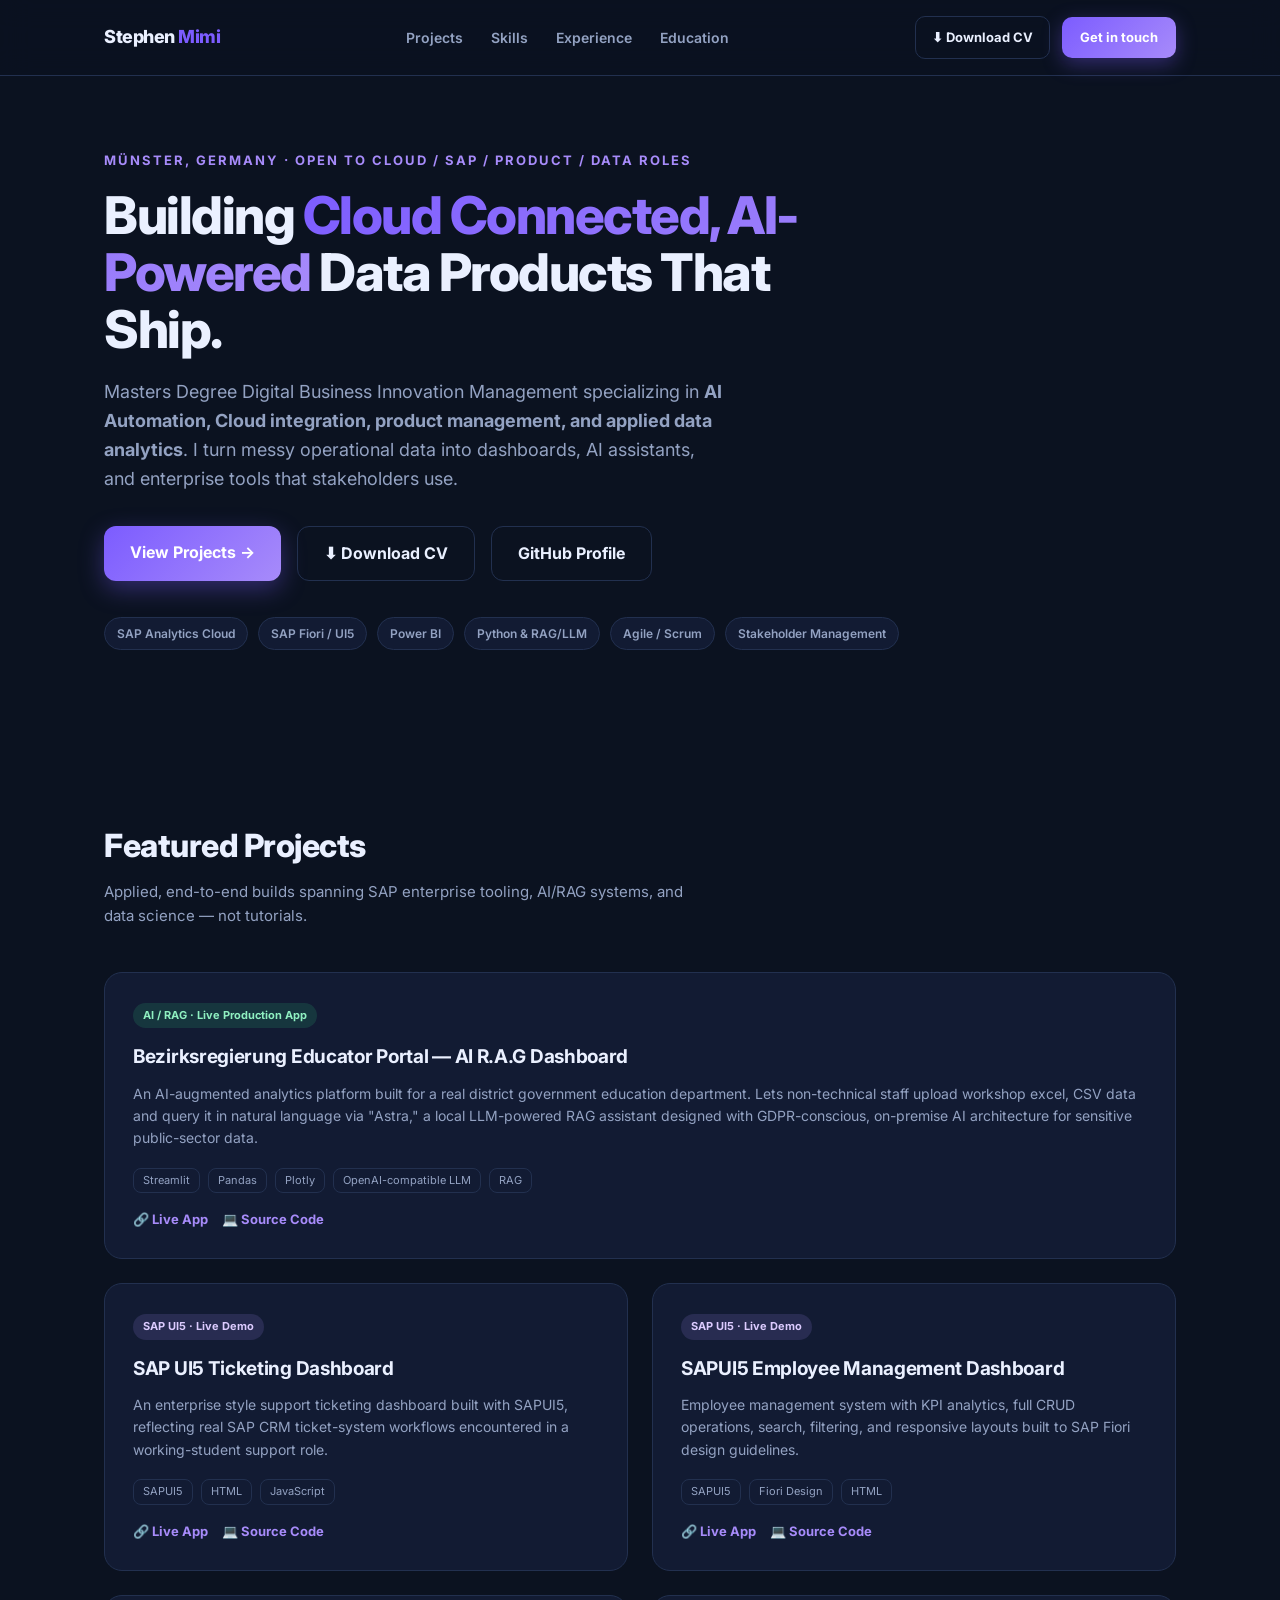
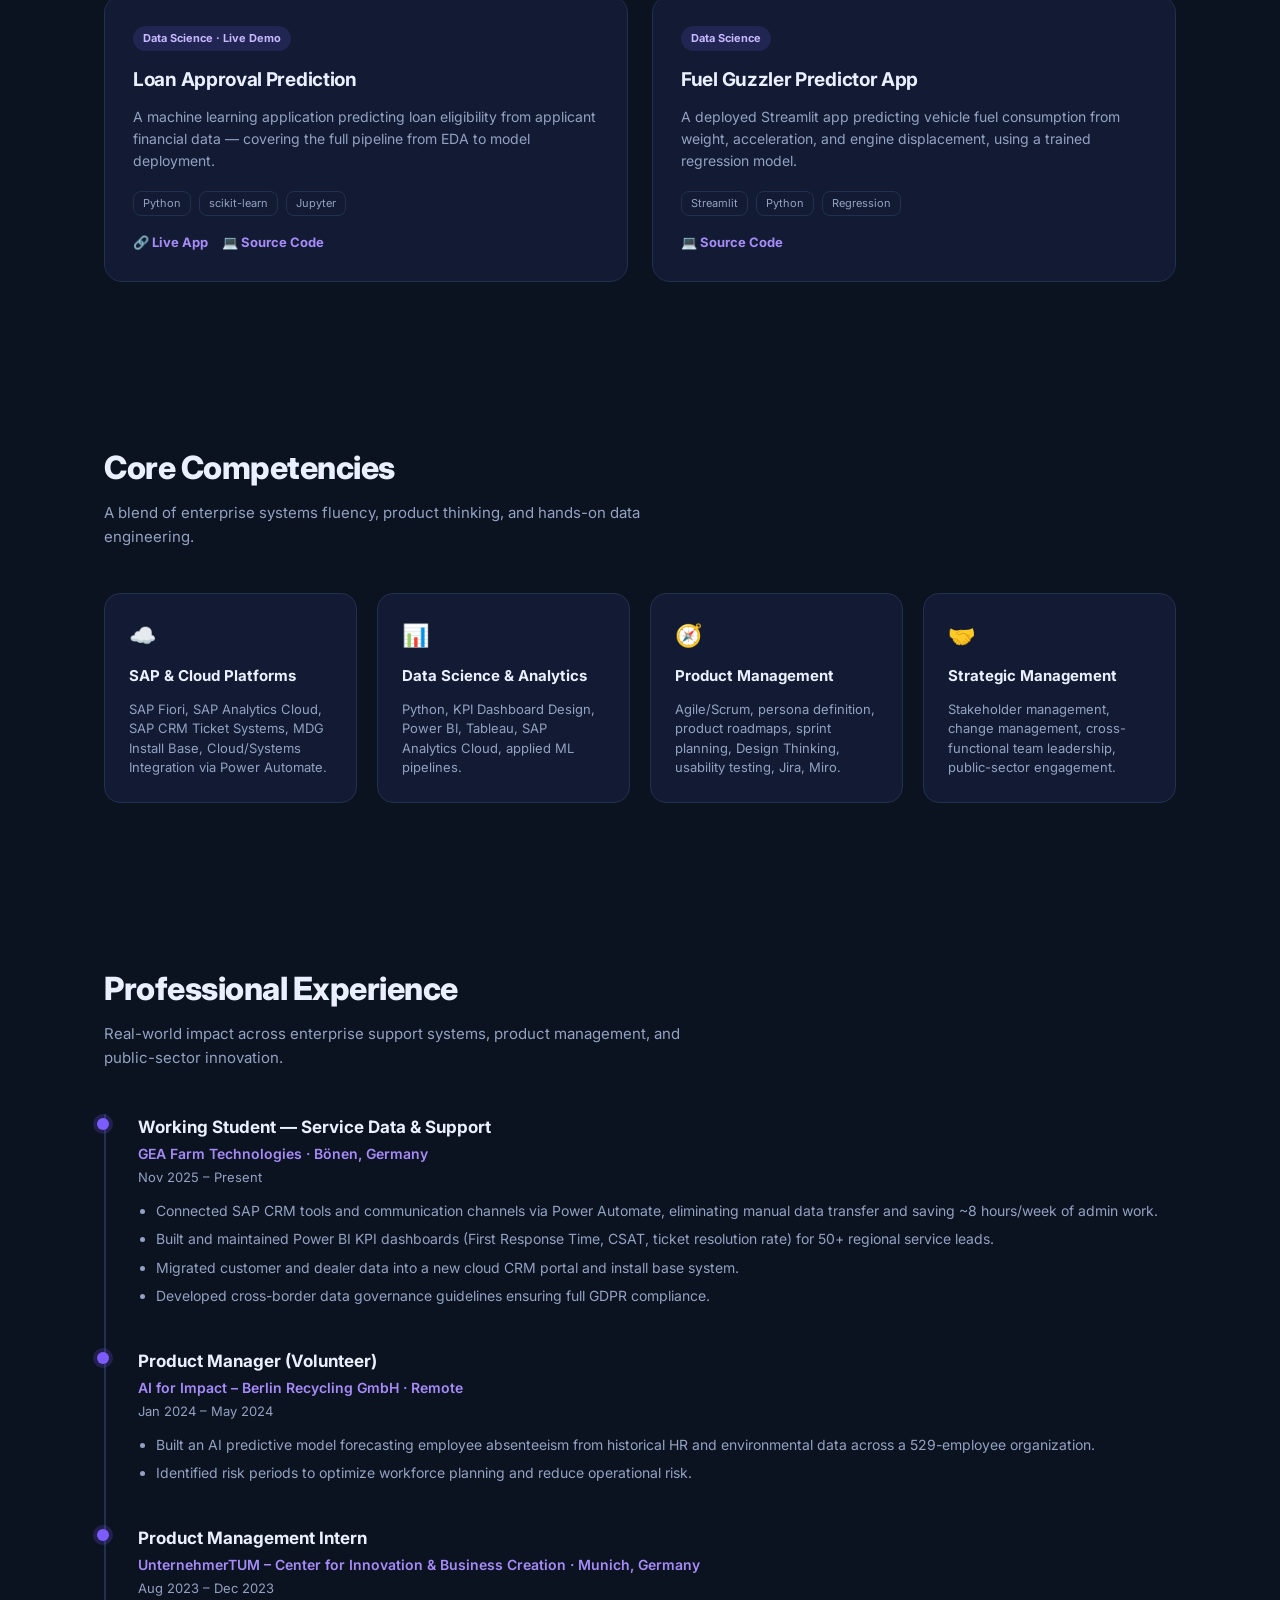
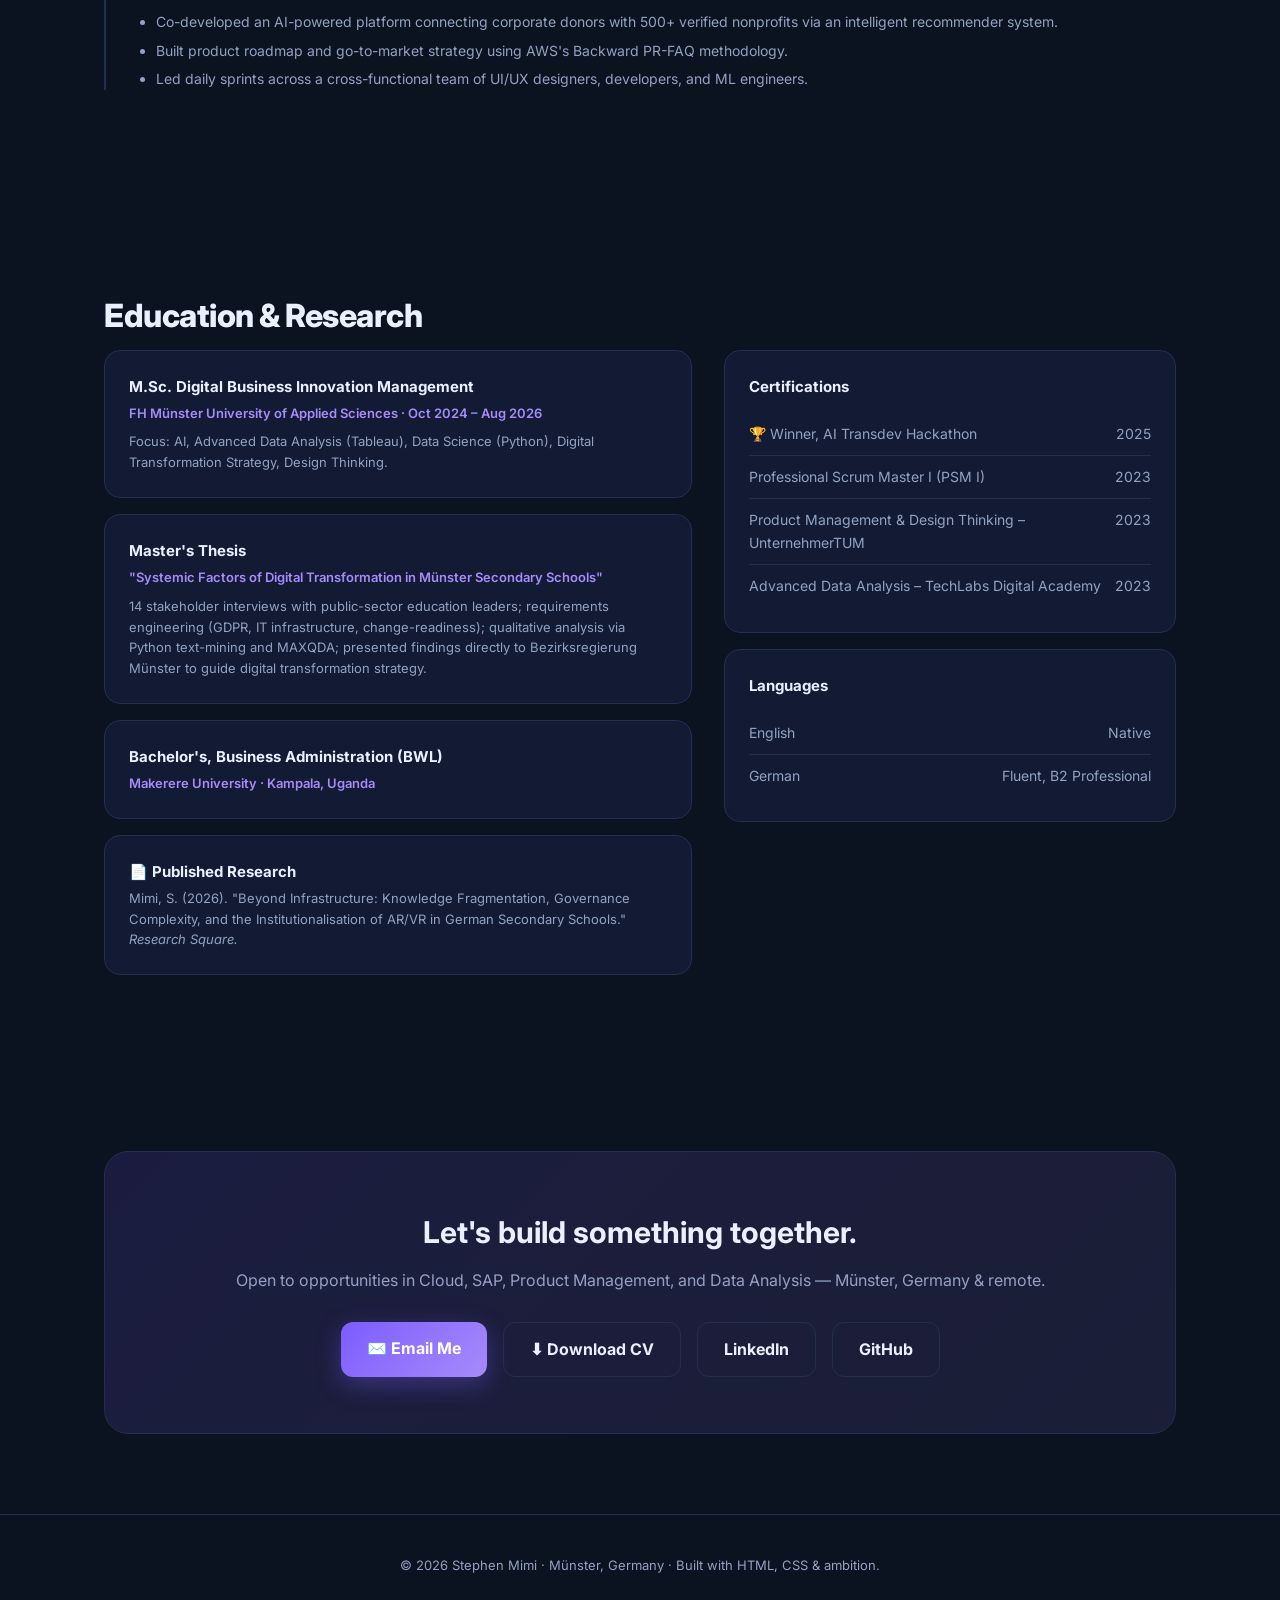
==== commit 5e8686fd: "Refine meta description and improve text clarity Updated the description meta tag and improved text " ====
--- a/index.html
+++ b/index.html
@@ -4,7 +4,7 @@
 <meta charset="UTF-8">
 <meta name="viewport" content="width=device-width, initial-scale=1.0">
 <title>Stephen Mimi | Cloud, AI & Data Science Portfolio</title>
-<meta name="description" content="Stephen Mimi — Digital Solutions & Business Intelligence. Portfolio showcasing Cloud, SAP, AI/RAG, and Data Analytics projects.">
+<meta name="description" content="Stephen Mimi — Digital Solutions & Business Intelligence. Portfolio showcasing Cloud, SAP, AI/RAG, and Data Science projects.">
 <meta property="og:title" content="Stephen Mimi | Cloud, SAP & Data Science Portfolio">
 <meta property="og:description" content="M.A. Digital Business Innovation Management specializing in A.I Automation & Cloud integration, product management, and applied data analytics.">
 <meta property="og:image" content="assets/og-image.png">
@@ -160,8 +160,8 @@
 <header class="hero">
   <div class="container">
     <div class="eyebrow">Münster, Germany · Open to Cloud / SAP / Product / Data roles</div>
-    <h1>Building <span class="grad">Cloud-Connected, AI-Powered</span> Data Products That Ship.</h1>
-    <p>M.Sc. Digital Business Innovation candidate specializing in <strong>SAP & Cloud integration, product management, and applied data analytics</strong>. I turn messy operational data into dashboards, AI assistants, and enterprise tools that stakeholders actually use.</p>
+    <h1>Building <span class="grad">Cloud Connected, AI-Powered</span> Data Products That Ship.</h1>
+    <p>Masters Degree Digital Business Innovation Management specializing in <strong>AI Automation, Cloud integration, product management, and applied data analytics</strong>. I turn messy operational data into dashboards, AI assistants, and enterprise tools that stakeholders use.</p>
     <div class="hero-actions">
       <a class="btn-primary" href="#projects">View Projects →</a>
       <a class="btn-secondary" href="assets/StephenMimiCV.pdf" download>⬇ Download CV</a>
@@ -187,8 +187,8 @@
 
       <div class="project-card featured">
         <span class="badge ai">AI / RAG · Live Production App</span>
-        <h3>Bezirksregierung Educator Portal — AI RAG Dashboard</h3>
-        <p>An AI-augmented analytics platform built for a real district government education department. Lets non-technical staff upload workshop data and query it in natural language via "Astra," a local LLM-powered RAG assistant — designed with GDPR-conscious, on-premise AI architecture for sensitive public-sector data.</p>
+        <h3>Bezirksregierung Educator Portal — AI R.A.G Dashboard</h3>
+        <p>An AI-augmented analytics platform built for a real district government education department. Lets non-technical staff upload workshop excel, CSV data and query it in natural language via "Astra," a local LLM-powered RAG assistant designed with GDPR-conscious, on-premise AI architecture for sensitive public-sector data.</p>
         <div class="tech-row">
           <span class="tech-pill">Streamlit</span><span class="tech-pill">Pandas</span><span class="tech-pill">Plotly</span><span class="tech-pill">OpenAI-compatible LLM</span><span class="tech-pill">RAG</span>
         </div>
@@ -201,7 +201,7 @@
       <div class="project-card">
         <span class="badge sap">SAP UI5 · Live Demo</span>
         <h3>SAP UI5 Ticketing Dashboard</h3>
-        <p>An enterprise-style support ticketing dashboard built with SAPUI5, reflecting real SAP CRM ticket-system workflows encountered in a working-student support role.</p>
+        <p>An enterprise style support ticketing dashboard built with SAPUI5, reflecting real SAP CRM ticket-system workflows encountered in a working-student support role.</p>
         <div class="tech-row"><span class="tech-pill">SAPUI5</span><span class="tech-pill">HTML</span><span class="tech-pill">JavaScript</span></div>
         <div class="project-links">
           <a href="https://mimi-dotcom.github.io/SAP-UI5-Ticketing-Dashboard/" target="_blank">🔗 Live App</a>
@@ -212,7 +212,7 @@
       <div class="project-card">
         <span class="badge sap">SAP UI5 · Live Demo</span>
         <h3>SAPUI5 Employee Management Dashboard</h3>
-        <p>Employee management system with KPI analytics, full CRUD operations, search, filtering, and responsive layouts — built to SAP Fiori design guidelines.</p>
+        <p>Employee management system with KPI analytics, full CRUD operations, search, filtering, and responsive layouts built to SAP Fiori design guidelines.</p>
         <div class="tech-row"><span class="tech-pill">SAPUI5</span><span class="tech-pill">Fiori Design</span><span class="tech-pill">HTML</span></div>
         <div class="project-links">
           <a href="https://mimi-dotcom.github.io/sapui5-employee-management-dashboard/" target="_blank">🔗 Live App</a>
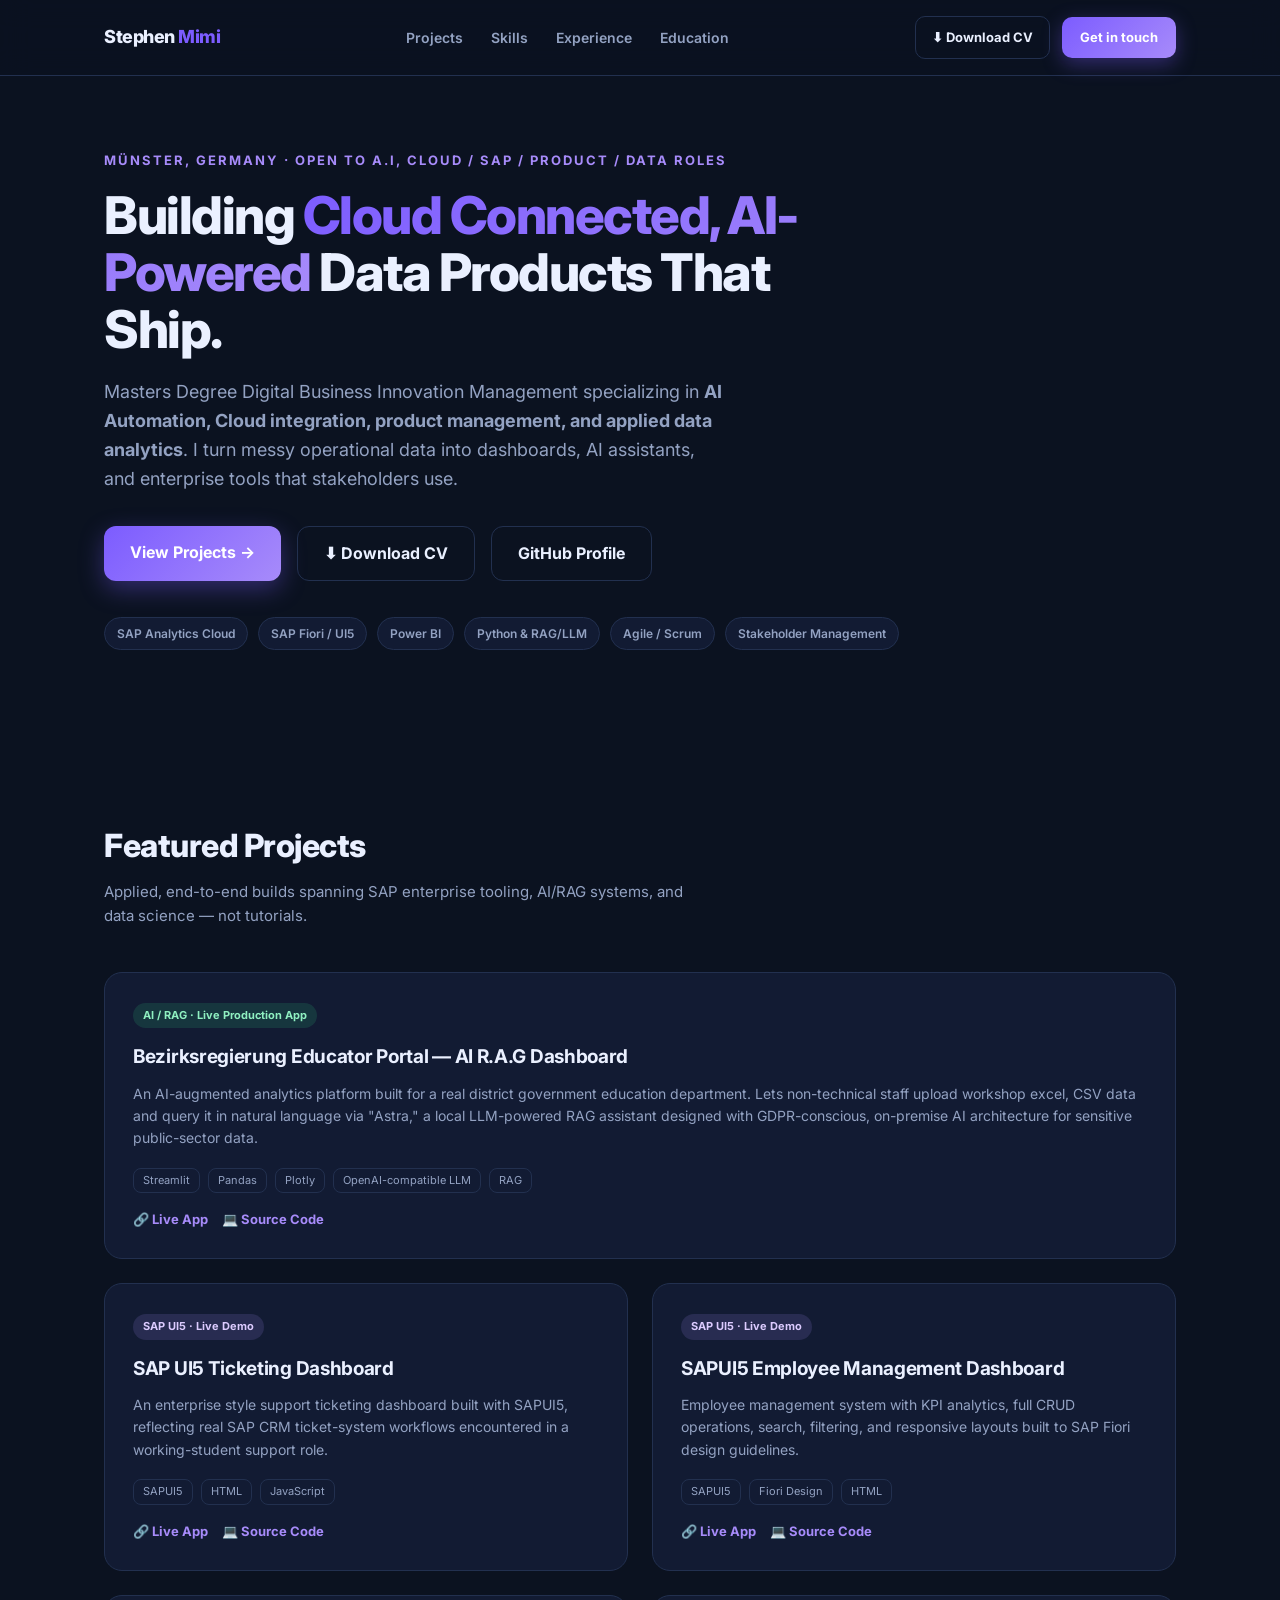
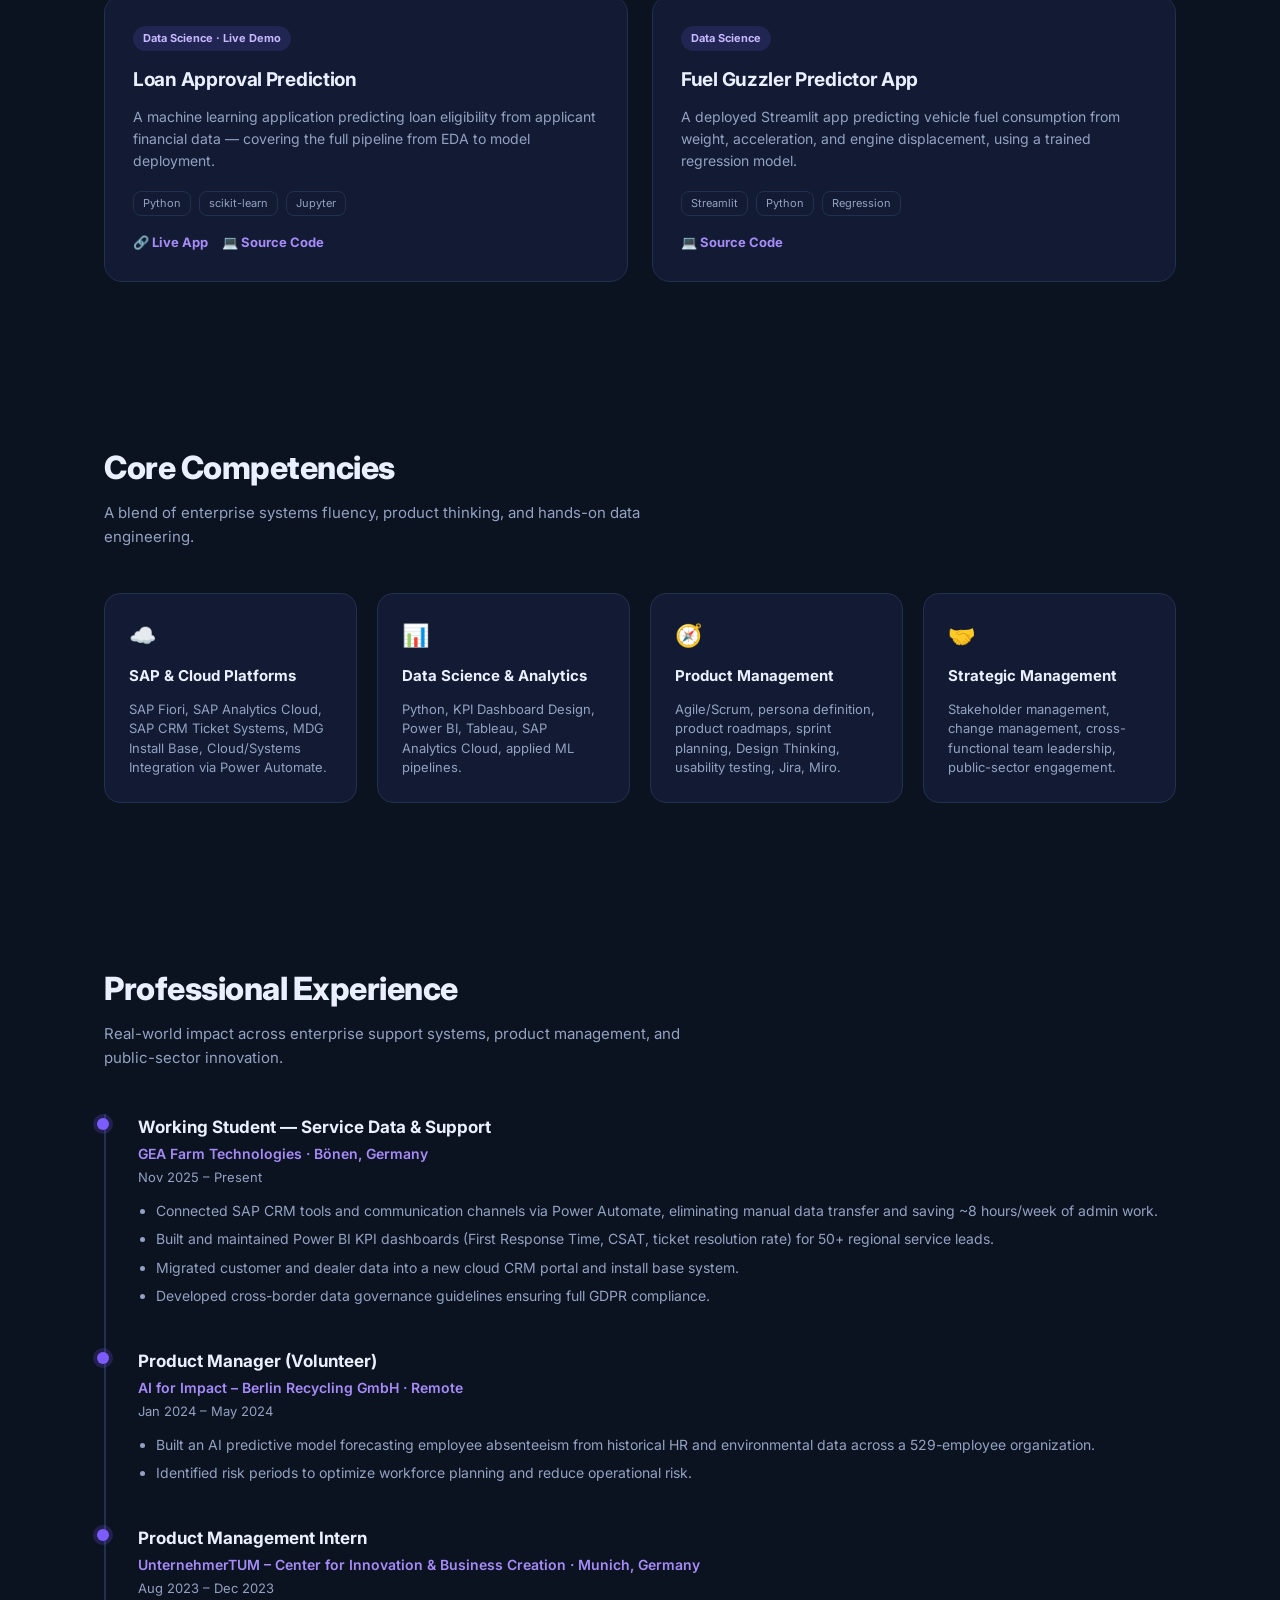
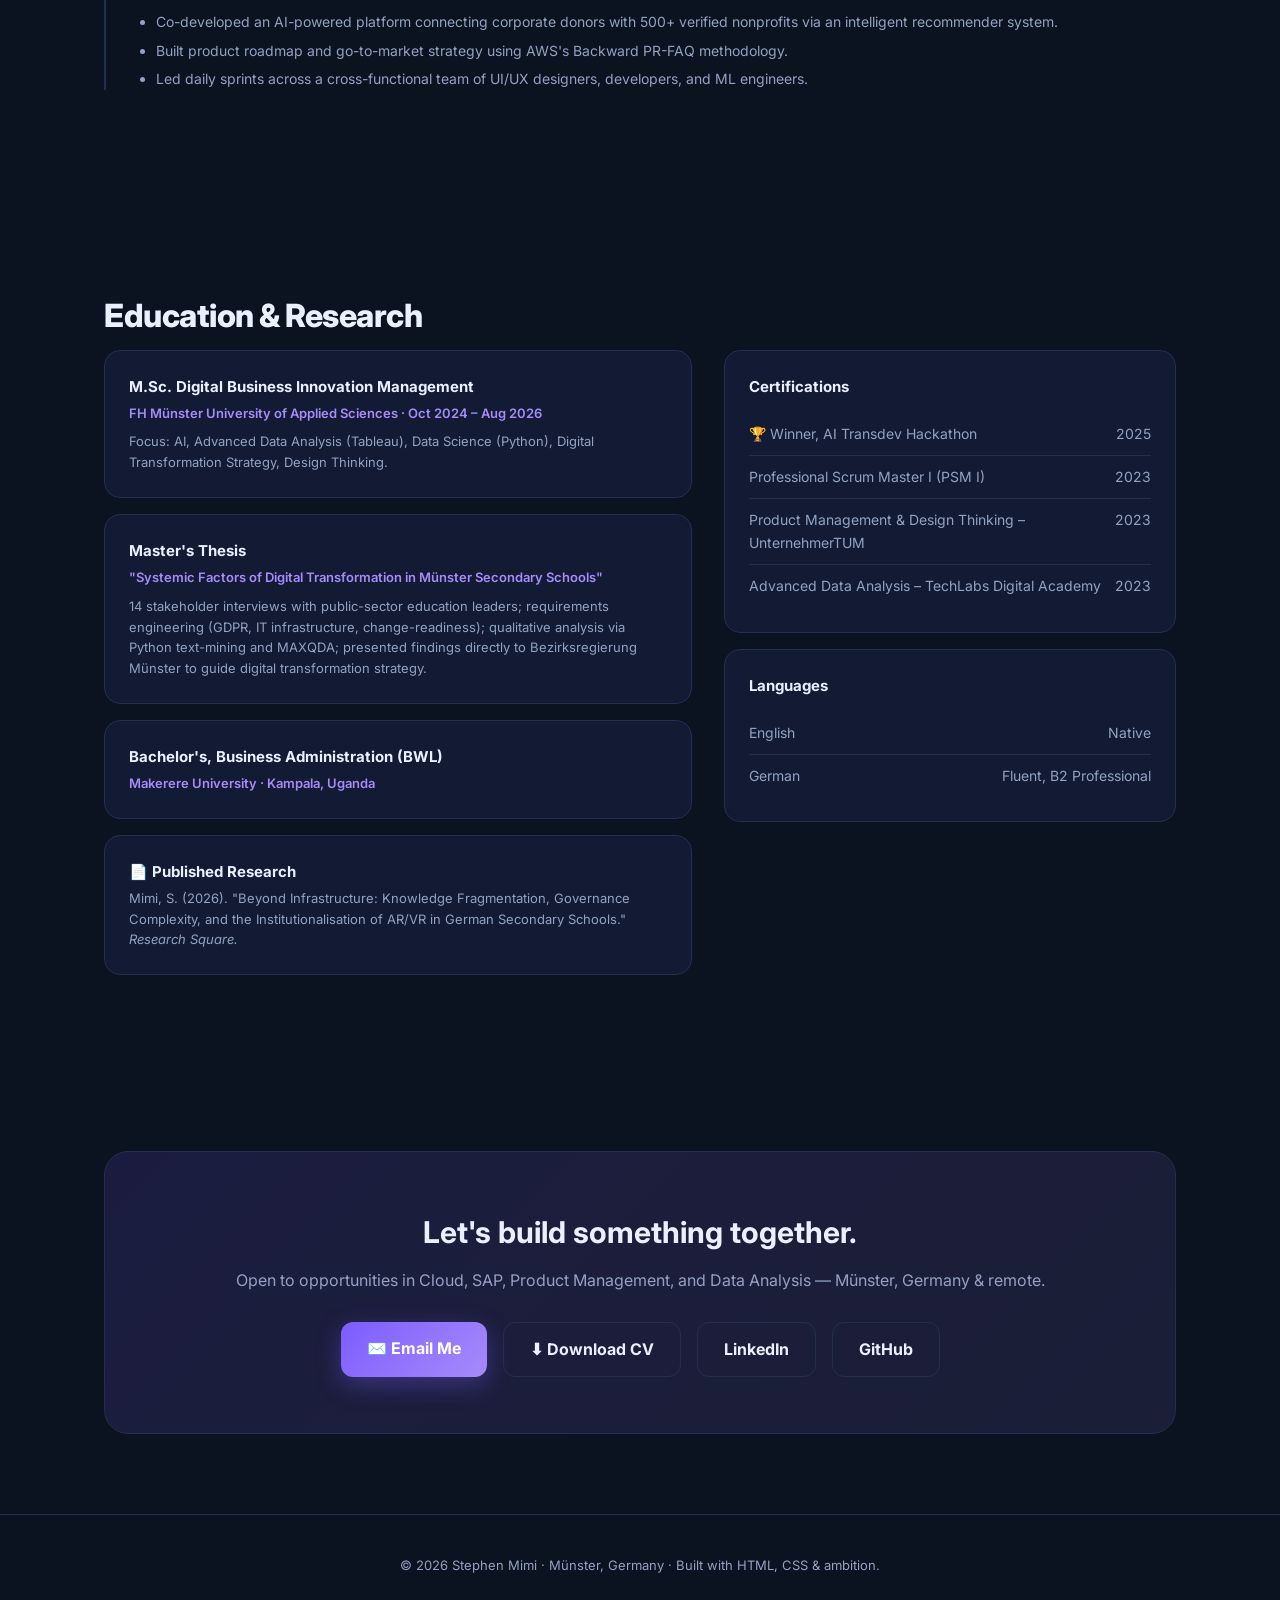
==== commit 6c595a02: "Update job roles in header section" ====
--- a/index.html
+++ b/index.html
@@ -159,7 +159,7 @@
 
 <header class="hero">
   <div class="container">
-    <div class="eyebrow">Münster, Germany · Open to Cloud / SAP / Product / Data roles</div>
+    <div class="eyebrow">Münster, Germany · Open to A.I, Cloud / SAP / Product / Data roles</div>
     <h1>Building <span class="grad">Cloud Connected, AI-Powered</span> Data Products That Ship.</h1>
     <p>Masters Degree Digital Business Innovation Management specializing in <strong>AI Automation, Cloud integration, product management, and applied data analytics</strong>. I turn messy operational data into dashboards, AI assistants, and enterprise tools that stakeholders use.</p>
     <div class="hero-actions">
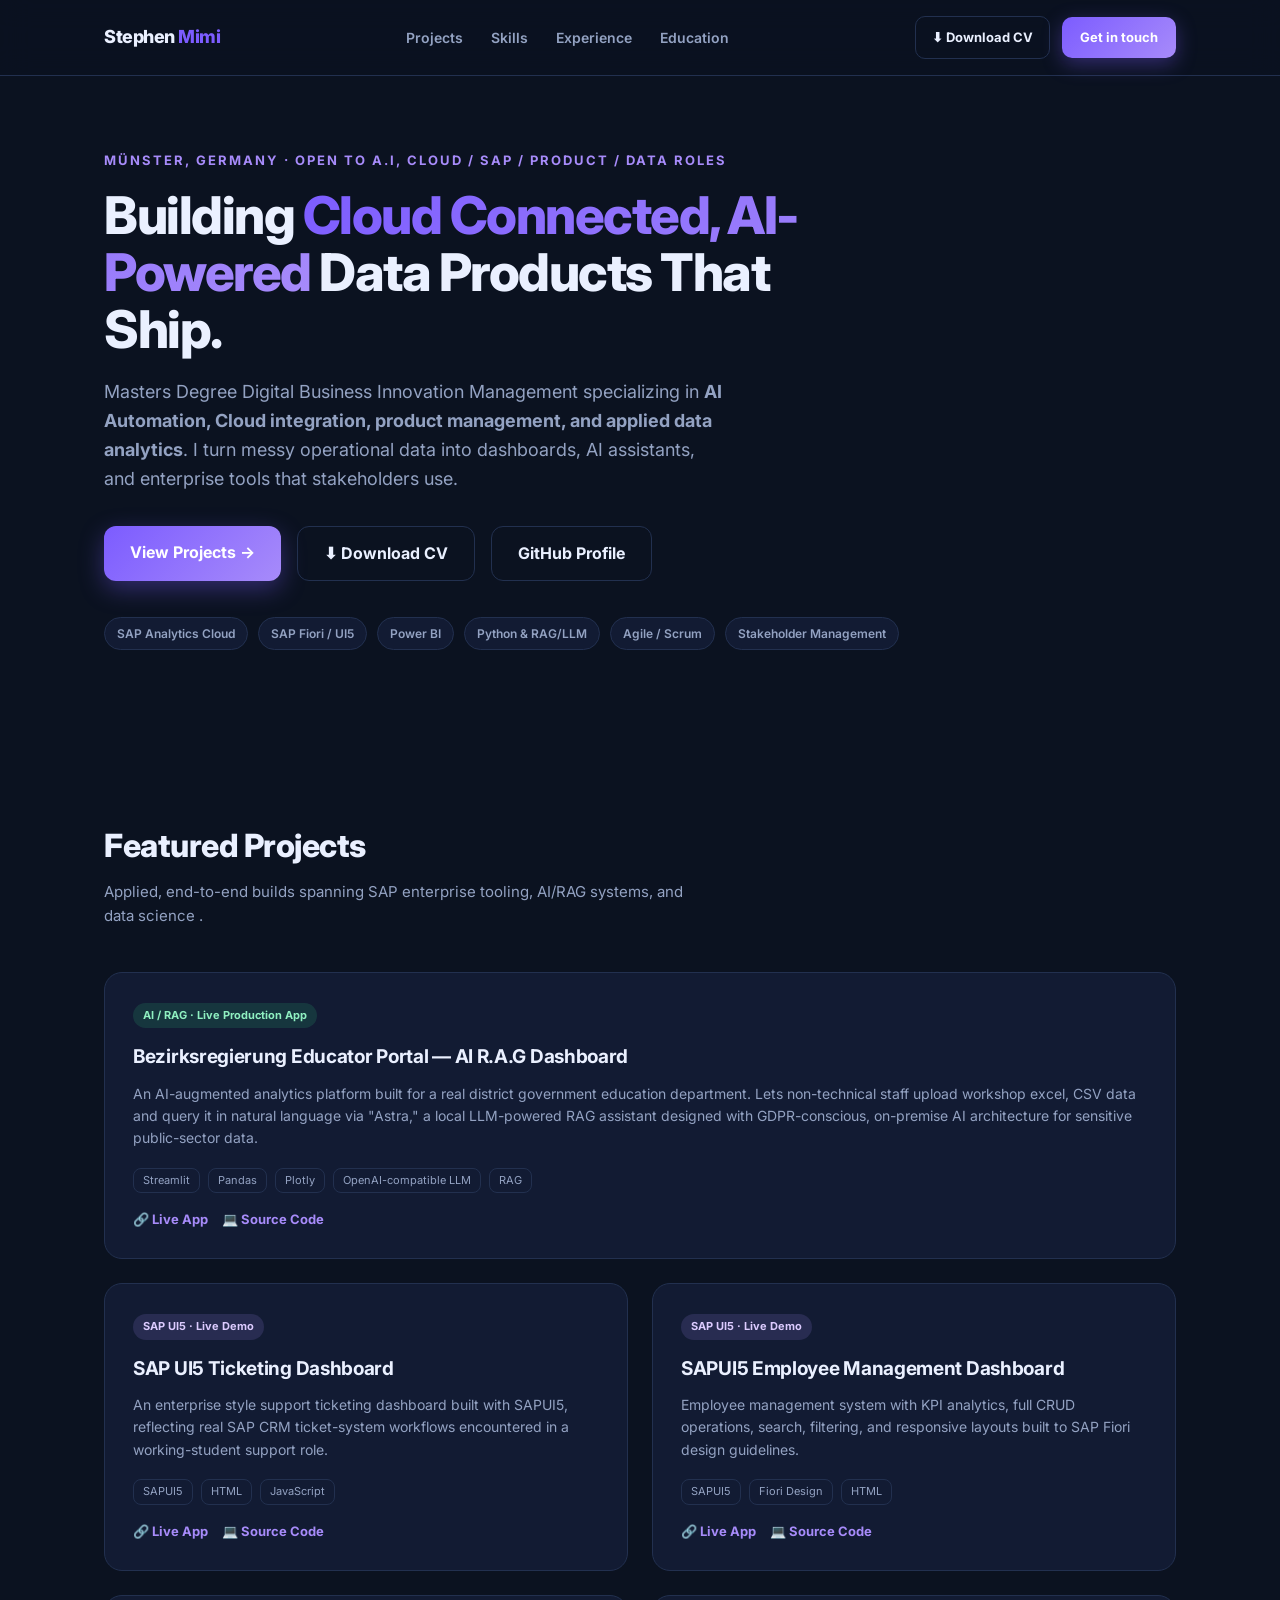
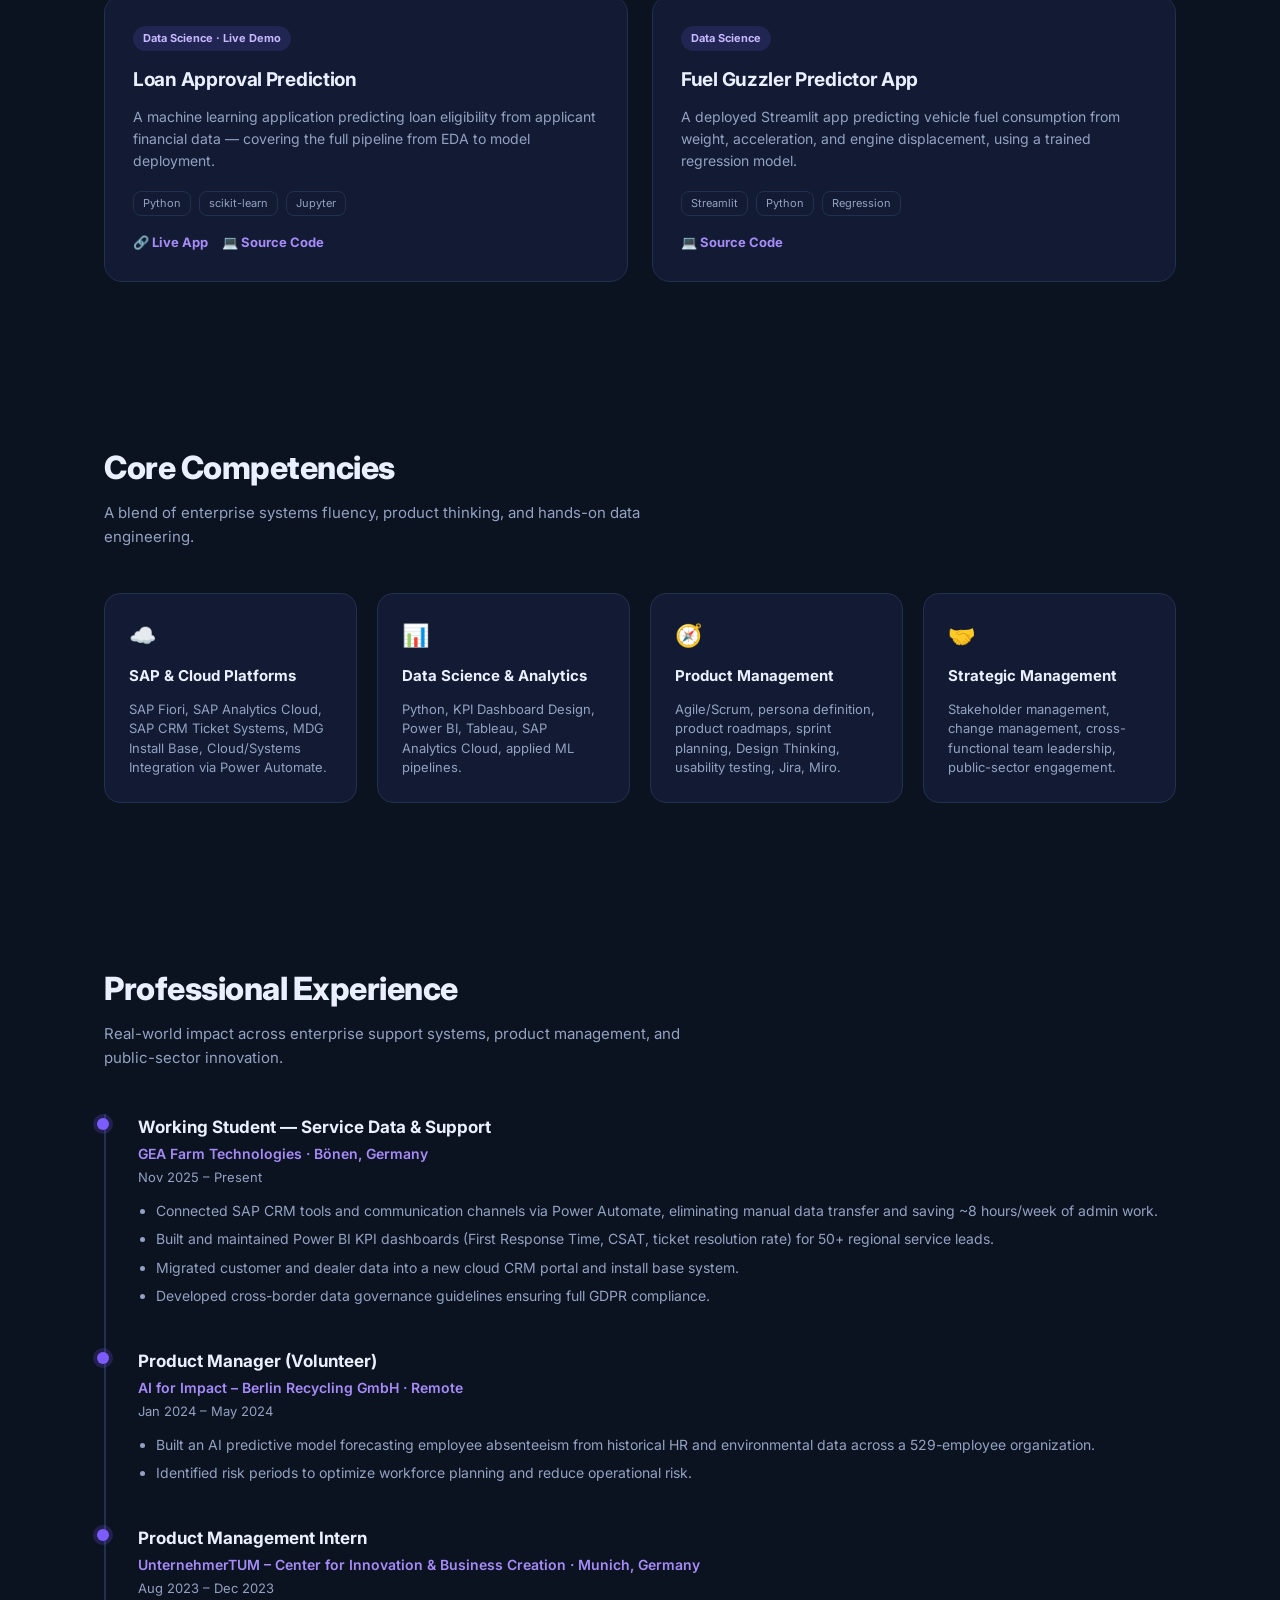
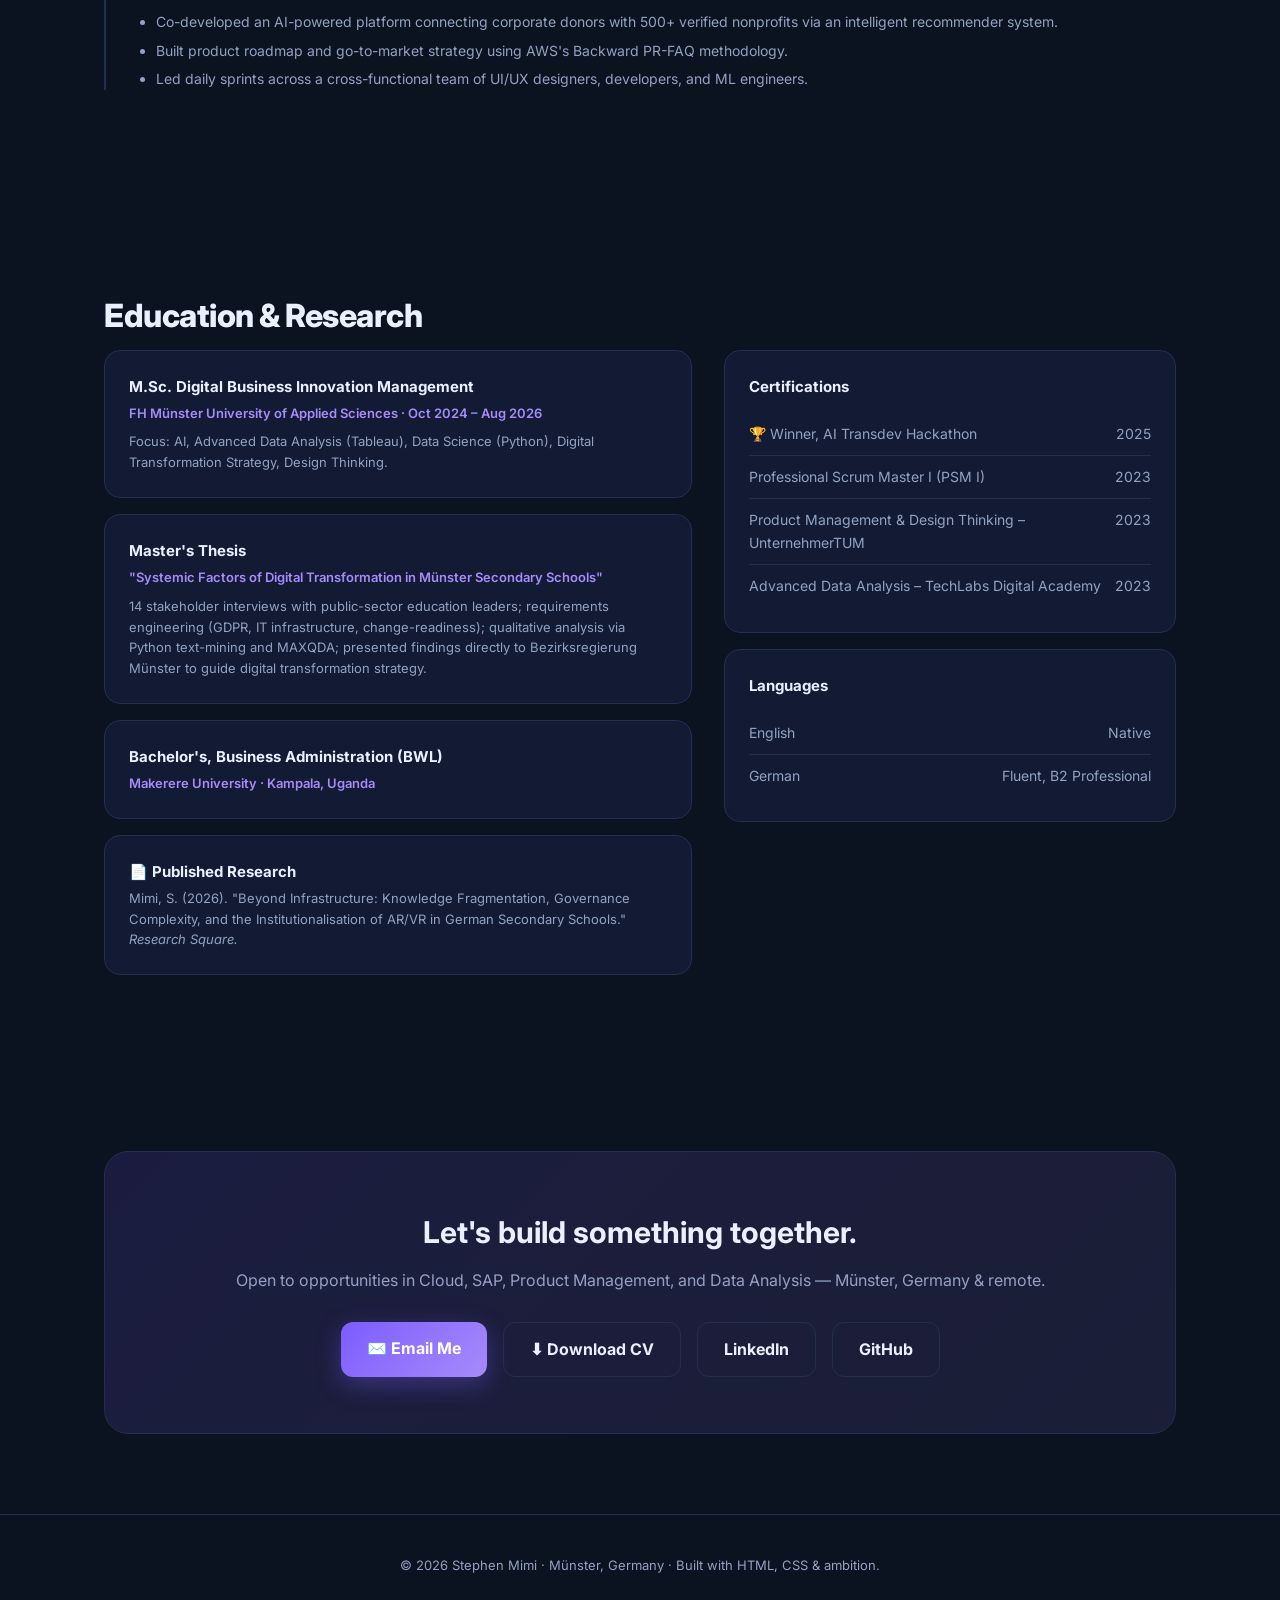
==== commit 556e975b: "Fix meta description and typo in projects section Corrected the description meta tag and fixed a typ" ====
--- a/index.html
+++ b/index.html
@@ -12,7 +12,7 @@
 <meta property="og:url" content="https://mimi-dotcom.github.io/">
 <meta name="twitter:card" content="summary_large_image">
 <meta name="twitter:title" content="Stephen Mimi |AI,Cloud, SAP & Data Science Portfolio">
-<meta name="twitter:description" content="Portfolio showcasing Cloud, SAP, AI/RAG, and Data Scienceprojects.">
+<meta name="twitter:description" content="Portfolio showcasing Cloud, SAP, AI/RAG, and Data Science projects.">
 <link rel="icon" type="image/png" href="assets/favicon.png">
 <link href="https://fonts.googleapis.com/css2?family=Inter:wght@400;500;600;700;800&display=swap" rel="stylesheet">
 <style>
@@ -181,7 +181,7 @@
 <section class="section" id="projects">
   <div class="container">
     <div class="section-title">Featured Projects</div>
-    <div class="section-sub">Applied, end-to-end builds spanning SAP enterprise tooling, AI/RAG systems, and data science — not tutorials.</div>
+    <div class="section-sub">Applied, end-to-end builds spanning SAP enterprise tooling, AI/RAG systems, and data science .</div>
 
     <div class="project-grid">
 
